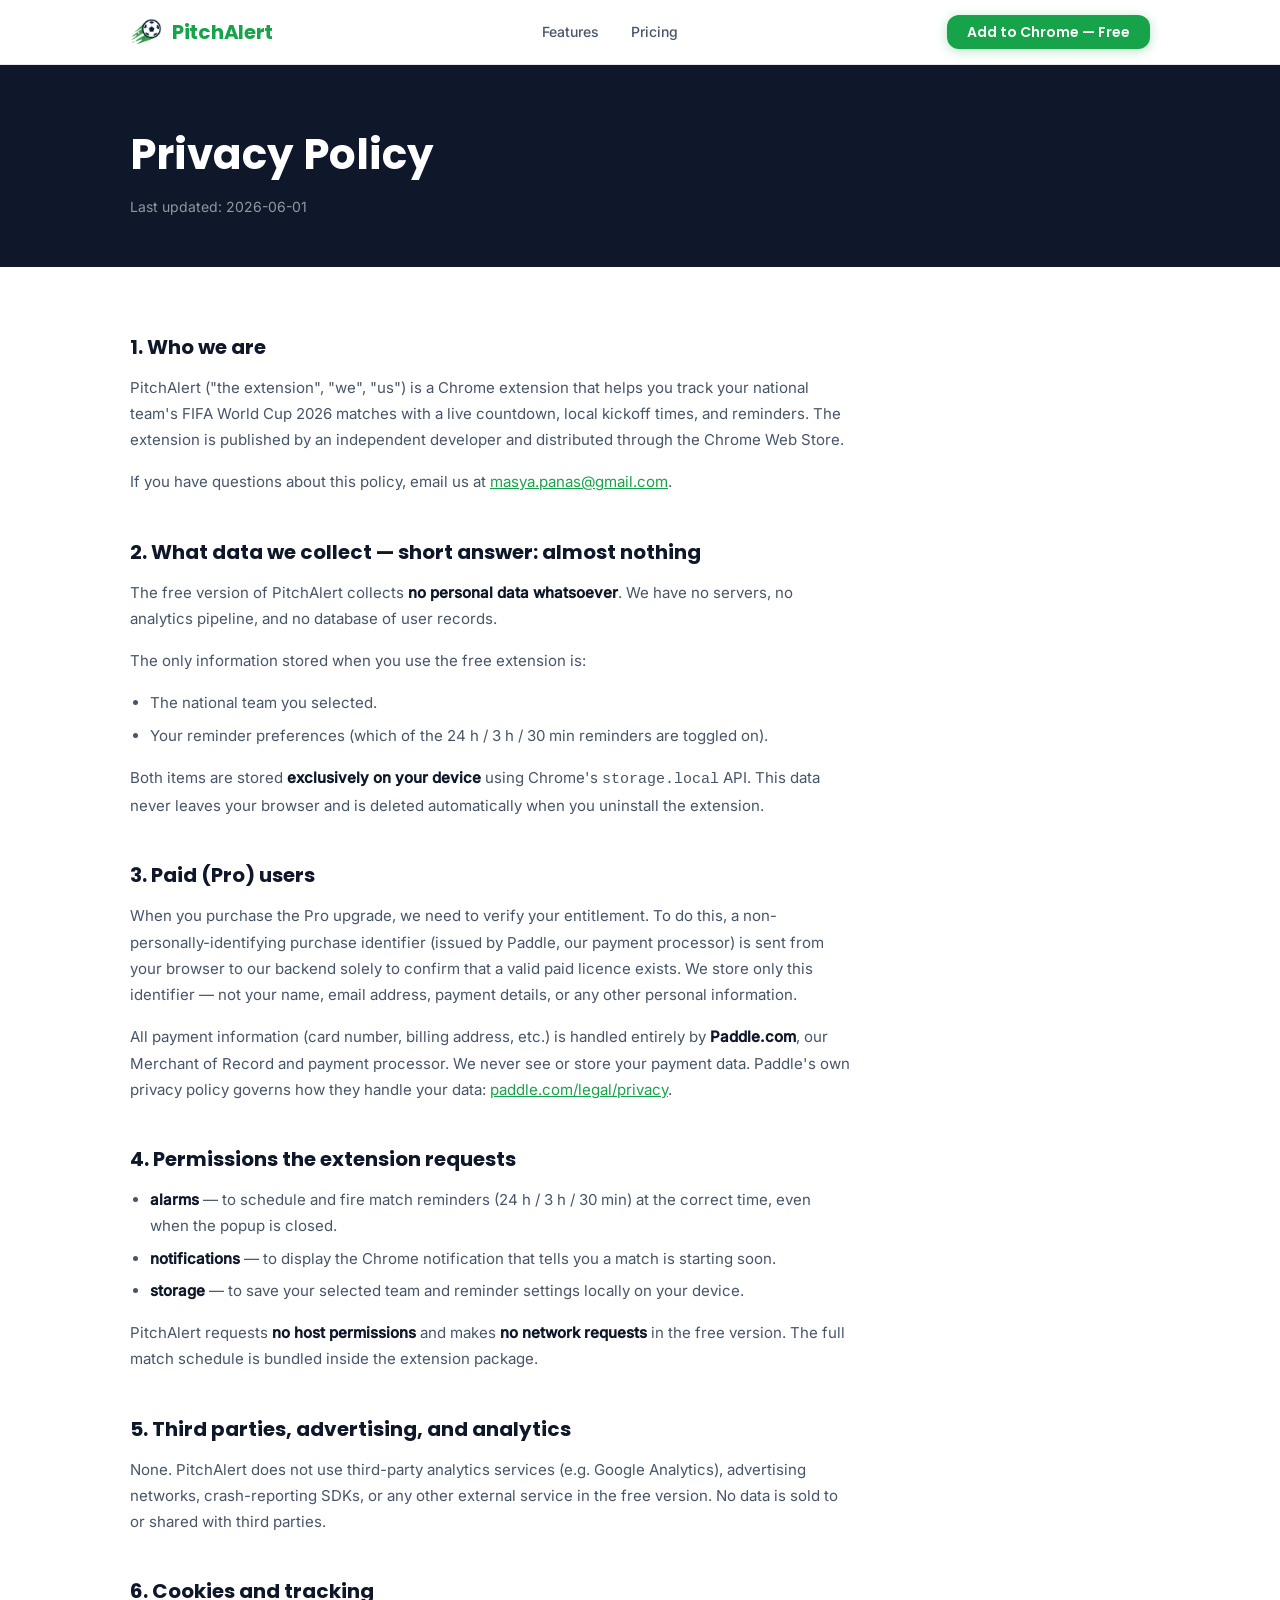
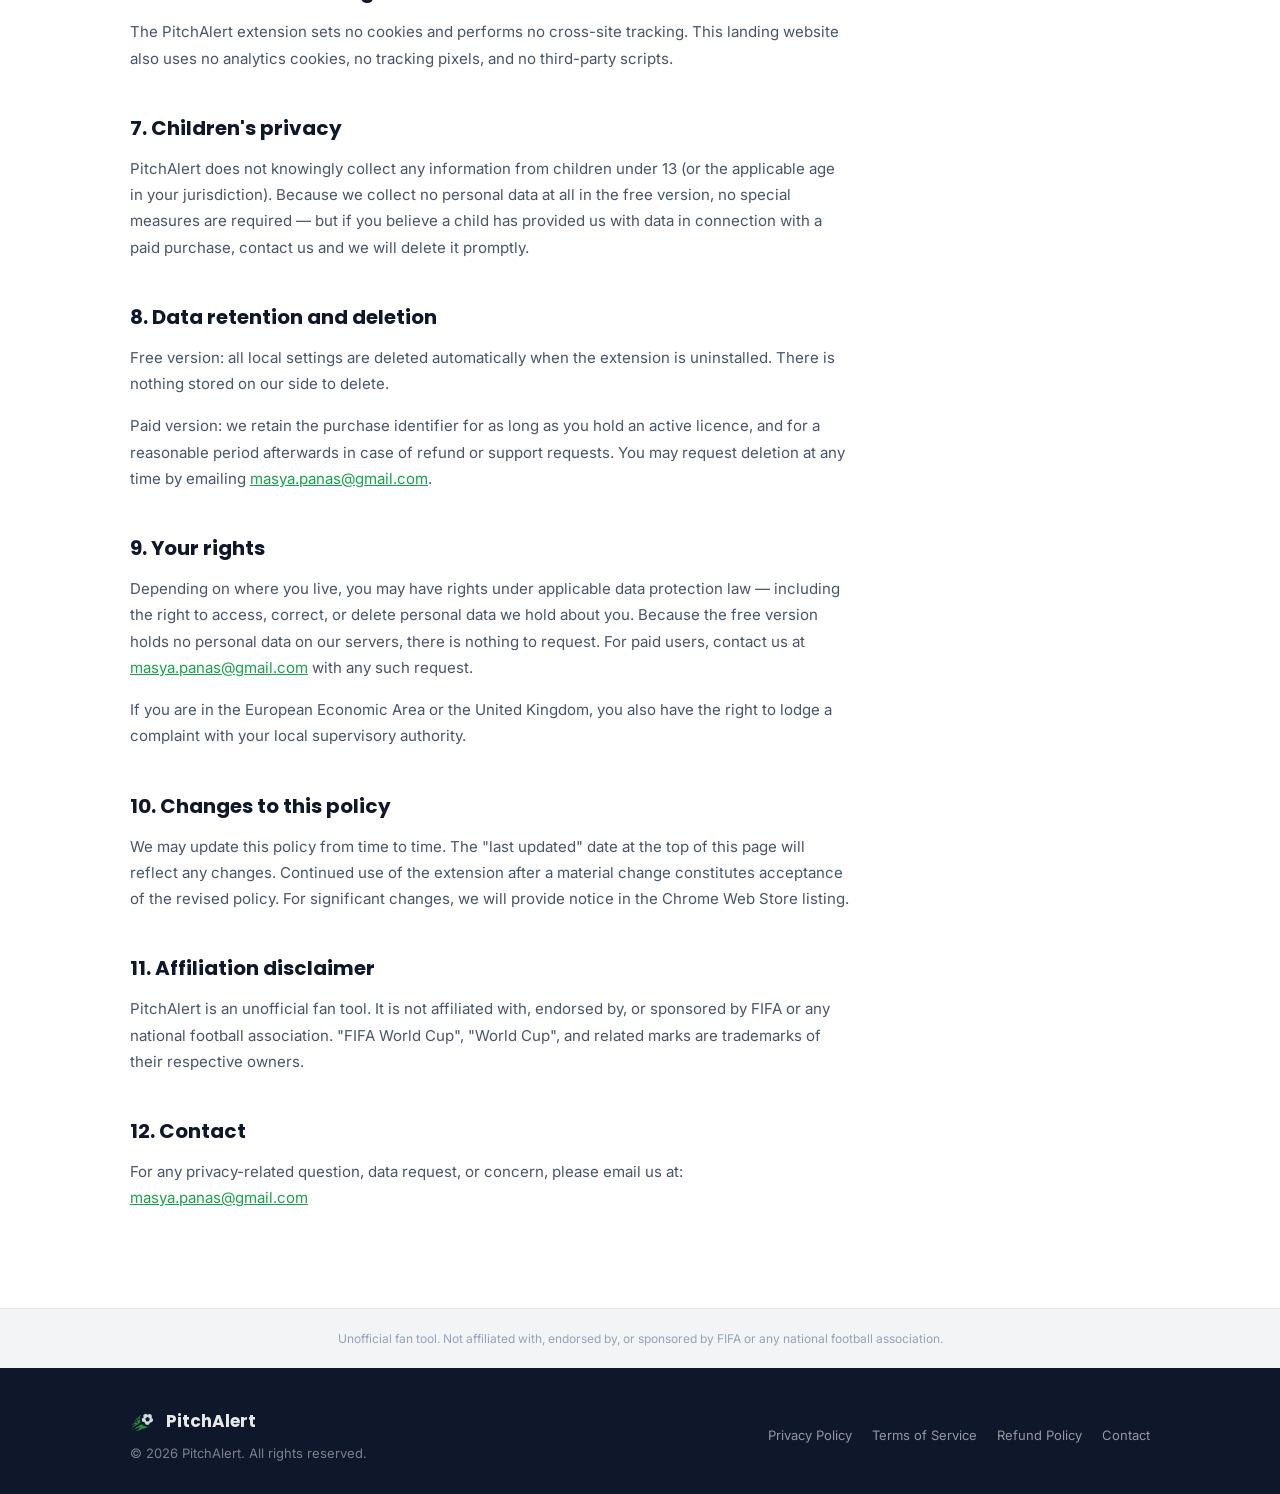
==== privacy.html @ 7feaf1b1 "Initial landing site (PitchAlert)" ====
<!DOCTYPE html>
<html lang="en">
<head>
  <meta charset="UTF-8">
  <meta name="viewport" content="width=device-width, initial-scale=1.0">
  <title>Privacy Policy — PitchAlert</title>
  <meta name="description" content="PitchAlert Privacy Policy. We collect no personal data. Your settings stay on your device.">
  <link rel="icon" type="image/png" href="assets/logo/mark.png">
  <link rel="stylesheet" href="assets/css/style.css">
</head>
<body>

  <header>
    <nav class="site-nav" aria-label="Main navigation">
      <div class="container nav-inner">
        <a href="index.html" class="nav-brand" aria-label="PitchAlert home">
          <img src="assets/logo/mark.png" alt="" class="nav-brand-mark" width="32" height="32">
          <span class="nav-brand-name">PitchAlert</span>
        </a>
        <ul class="nav-links" role="list">
          <li><a href="index.html#features">Features</a></li>
          <li><a href="index.html#pricing">Pricing</a></li>
        </ul>
        <a href="#" class="btn btn-primary btn-sm nav-cta" rel="noopener">
          Add to Chrome — Free
        </a>
      </div>
    </nav>
  </header>

  <main>

    <div class="legal-hero">
      <div class="container">
        <h1>Privacy Policy</h1>
        <p class="legal-updated">Last updated: 2026-06-01</p>
      </div>
    </div>

    <div class="legal-body">
      <div class="container">
        <div class="legal-content">

          <h2>1. Who we are</h2>
          <p>
            PitchAlert ("the extension", "we", "us") is a Chrome extension that helps you track your national team's FIFA World Cup 2026 matches with a live countdown, local kickoff times, and reminders. The extension is published by an independent developer and distributed through the Chrome Web Store.
          </p>
          <p>
            If you have questions about this policy, email us at <a href="mailto:masya.panas@gmail.com">masya.panas@gmail.com</a>.
          </p>

          <h2>2. What data we collect — short answer: almost nothing</h2>
          <p>
            The free version of PitchAlert collects <strong>no personal data whatsoever</strong>. We have no servers, no analytics pipeline, and no database of user records.
          </p>
          <p>
            The only information stored when you use the free extension is:
          </p>
          <ul>
            <li>The national team you selected.</li>
            <li>Your reminder preferences (which of the 24 h / 3 h / 30 min reminders are toggled on).</li>
          </ul>
          <p>
            Both items are stored <strong>exclusively on your device</strong> using Chrome's <code>storage.local</code> API. This data never leaves your browser and is deleted automatically when you uninstall the extension.
          </p>

          <h2>3. Paid (Pro) users</h2>
          <p>
            When you purchase the Pro upgrade, we need to verify your entitlement. To do this, a non-personally-identifying purchase identifier (issued by Paddle, our payment processor) is sent from your browser to our backend solely to confirm that a valid paid licence exists. We store only this identifier — not your name, email address, payment details, or any other personal information.
          </p>
          <p>
            All payment information (card number, billing address, etc.) is handled entirely by <strong>Paddle.com</strong>, our Merchant of Record and payment processor. We never see or store your payment data. Paddle's own privacy policy governs how they handle your data: <a href="https://www.paddle.com/legal/privacy" rel="noopener noreferrer" target="_blank">paddle.com/legal/privacy</a>.
          </p>

          <h2>4. Permissions the extension requests</h2>
          <ul>
            <li><strong>alarms</strong> — to schedule and fire match reminders (24 h / 3 h / 30 min) at the correct time, even when the popup is closed.</li>
            <li><strong>notifications</strong> — to display the Chrome notification that tells you a match is starting soon.</li>
            <li><strong>storage</strong> — to save your selected team and reminder settings locally on your device.</li>
          </ul>
          <p>
            PitchAlert requests <strong>no host permissions</strong> and makes <strong>no network requests</strong> in the free version. The full match schedule is bundled inside the extension package.
          </p>

          <h2>5. Third parties, advertising, and analytics</h2>
          <p>
            None. PitchAlert does not use third-party analytics services (e.g. Google Analytics), advertising networks, crash-reporting SDKs, or any other external service in the free version. No data is sold to or shared with third parties.
          </p>

          <h2>6. Cookies and tracking</h2>
          <p>
            The PitchAlert extension sets no cookies and performs no cross-site tracking. This landing website also uses no analytics cookies, no tracking pixels, and no third-party scripts.
          </p>

          <h2>7. Children's privacy</h2>
          <p>
            PitchAlert does not knowingly collect any information from children under 13 (or the applicable age in your jurisdiction). Because we collect no personal data at all in the free version, no special measures are required — but if you believe a child has provided us with data in connection with a paid purchase, contact us and we will delete it promptly.
          </p>

          <h2>8. Data retention and deletion</h2>
          <p>
            Free version: all local settings are deleted automatically when the extension is uninstalled. There is nothing stored on our side to delete.
          </p>
          <p>
            Paid version: we retain the purchase identifier for as long as you hold an active licence, and for a reasonable period afterwards in case of refund or support requests. You may request deletion at any time by emailing <a href="mailto:masya.panas@gmail.com">masya.panas@gmail.com</a>.
          </p>

          <h2>9. Your rights</h2>
          <p>
            Depending on where you live, you may have rights under applicable data protection law — including the right to access, correct, or delete personal data we hold about you. Because the free version holds no personal data on our servers, there is nothing to request. For paid users, contact us at <a href="mailto:masya.panas@gmail.com">masya.panas@gmail.com</a> with any such request.
          </p>
          <p>
            If you are in the European Economic Area or the United Kingdom, you also have the right to lodge a complaint with your local supervisory authority.
          </p>

          <h2>10. Changes to this policy</h2>
          <p>
            We may update this policy from time to time. The "last updated" date at the top of this page will reflect any changes. Continued use of the extension after a material change constitutes acceptance of the revised policy. For significant changes, we will provide notice in the Chrome Web Store listing.
          </p>

          <h2>11. Affiliation disclaimer</h2>
          <p>
            PitchAlert is an unofficial fan tool. It is not affiliated with, endorsed by, or sponsored by FIFA or any national football association. "FIFA World Cup", "World Cup", and related marks are trademarks of their respective owners.
          </p>

          <h2>12. Contact</h2>
          <p>
            For any privacy-related question, data request, or concern, please email us at:<br>
            <a href="mailto:masya.panas@gmail.com">masya.panas@gmail.com</a>
          </p>

        </div>
      </div>
    </div>

  </main>

  <div class="disclaimer" role="note">
    <div class="container">
      <p>Unofficial fan tool. Not affiliated with, endorsed by, or sponsored by FIFA or any national football association.</p>
    </div>
  </div>

  <footer class="site-footer">
    <div class="container footer-inner">
      <div>
        <div class="footer-brand">
          <img src="assets/logo/mark.png" alt="" class="footer-brand-mark" width="26" height="26">
          <span class="footer-brand-name">PitchAlert</span>
        </div>
        <p class="footer-copy" style="margin-top:8px;">&copy; 2026 PitchAlert. All rights reserved.</p>
      </div>
      <nav class="footer-links" aria-label="Footer links">
        <a href="privacy.html" aria-current="page">Privacy Policy</a>
        <a href="terms.html">Terms of Service</a>
        <a href="refund.html">Refund Policy</a>
        <a href="mailto:masya.panas@gmail.com">Contact</a>
      </nav>
    </div>
  </footer>

</body>
</html>
---- assets/css/style.css ----
/*
 * PitchAlert Landing — style.css
 * Self-contained, no CDN. Mobile-first, responsive.
 * Brand: Poppins headings, Inter body, pitch-green palette.
 */

/* -----------------------------------------------------------------------
   Fonts (@font-face — self-hosted, copied from extension assets)
----------------------------------------------------------------------- */

@font-face {
  font-family: 'Poppins';
  src: url('../fonts/poppins-600.woff2') format('woff2');
  font-weight: 600;
  font-style: normal;
  font-display: swap;
}

@font-face {
  font-family: 'Poppins';
  src: url('../fonts/poppins-700.woff2') format('woff2');
  font-weight: 700;
  font-style: normal;
  font-display: swap;
}

@font-face {
  font-family: 'Inter';
  src: url('../fonts/inter-400.woff2') format('woff2');
  font-weight: 400;
  font-style: normal;
  font-display: swap;
}

@font-face {
  font-family: 'Inter';
  src: url('../fonts/inter-500.woff2') format('woff2');
  font-weight: 500;
  font-style: normal;
  font-display: swap;
}

/* -----------------------------------------------------------------------
   CSS custom properties
----------------------------------------------------------------------- */

:root {
  --color-green:        #16A34A;
  --color-green-deep:   #0F7A3A;
  --color-navy:         #0F172A;
  --color-slate:        #475569;
  --color-mint:         #ECFDF5;
  --color-mint-deep:    #d1fae5;
  --color-mint-accent:  #6EE7B7;
  --color-bg:           #ffffff;
  --color-surface:      #F3F4F6;
  --color-border:       #E5E7EB;
  --color-text:         #0F172A;
  --color-muted:        #475569;
  --color-locked:       #94A3B8;

  --font-heading: 'Poppins', system-ui, -apple-system, sans-serif;
  --font-body:    'Inter',   system-ui, -apple-system, sans-serif;

  --shadow-sm: 0 1px 3px rgba(15, 23, 42, 0.08);
  --shadow-md: 0 4px 12px rgba(15, 23, 42, 0.12);
  --shadow-lg: 0 8px 32px rgba(15, 23, 42, 0.14);

  --radius-sm:  6px;
  --radius-md:  12px;
  --radius-lg:  16px;
  --radius-xl:  24px;

  --max-w: 1100px;
  --section-gap: 96px;
}

/* -----------------------------------------------------------------------
   Reset
----------------------------------------------------------------------- */

*, *::before, *::after { box-sizing: border-box; margin: 0; padding: 0; }

html { scroll-behavior: smooth; }

body {
  font-family: var(--font-body);
  font-size: 16px;
  font-weight: 400;
  line-height: 1.6;
  color: var(--color-text);
  background: var(--color-bg);
  -webkit-font-smoothing: antialiased;
}

img { display: block; max-width: 100%; height: auto; }
a   { color: inherit; text-decoration: none; }
ul  { list-style: none; }

/* -----------------------------------------------------------------------
   Utility
----------------------------------------------------------------------- */

.container {
  width: 100%;
  max-width: var(--max-w);
  margin: 0 auto;
  padding: 0 24px;
}

@media (min-width: 768px) {
  .container { padding: 0 40px; }
}

.sr-only {
  position: absolute;
  width: 1px; height: 1px;
  padding: 0; margin: -1px;
  overflow: hidden;
  clip: rect(0,0,0,0);
  white-space: nowrap;
  border: 0;
}

/* -----------------------------------------------------------------------
   Buttons
----------------------------------------------------------------------- */

.btn {
  display: inline-flex;
  align-items: center;
  justify-content: center;
  gap: 8px;
  padding: 14px 28px;
  border-radius: var(--radius-md);
  font-family: var(--font-heading);
  font-size: 15px;
  font-weight: 600;
  line-height: 1;
  cursor: pointer;
  border: none;
  transition: background 0.18s, color 0.18s, box-shadow 0.18s, transform 0.12s;
  white-space: nowrap;
  text-decoration: none;
}

.btn:active { transform: translateY(1px); }

.btn-primary {
  background: var(--color-green);
  color: #ffffff;
  box-shadow: 0 2px 12px rgba(22, 163, 74, 0.30);
}
.btn-primary:hover {
  background: var(--color-green-deep);
  box-shadow: 0 4px 18px rgba(22, 163, 74, 0.38);
}

.btn-outline {
  background: transparent;
  color: var(--color-green);
  border: 2px solid var(--color-green);
}
.btn-outline:hover {
  background: var(--color-mint);
}

.btn-ghost {
  background: rgba(255,255,255,0.12);
  color: #ffffff;
  border: 1.5px solid rgba(255,255,255,0.30);
}
.btn-ghost:hover {
  background: rgba(255,255,255,0.22);
}

.btn-sm {
  padding: 10px 20px;
  font-size: 14px;
}

/* -----------------------------------------------------------------------
   Nav
----------------------------------------------------------------------- */

.site-nav {
  position: sticky;
  top: 0;
  z-index: 100;
  background: rgba(255,255,255,0.96);
  backdrop-filter: blur(8px);
  -webkit-backdrop-filter: blur(8px);
  border-bottom: 1px solid var(--color-border);
}

.nav-inner {
  display: flex;
  align-items: center;
  justify-content: space-between;
  height: 64px;
  gap: 24px;
}

.nav-brand {
  display: flex;
  align-items: center;
  gap: 10px;
  text-decoration: none;
  flex-shrink: 0;
}

.nav-brand-mark {
  width: 32px;
  height: 32px;
  object-fit: contain;
}

.nav-brand-name {
  font-family: var(--font-heading);
  font-size: 20px;
  font-weight: 700;
  color: var(--color-green);
  letter-spacing: -0.3px;
  line-height: 1;
}

.nav-links {
  display: none;
  align-items: center;
  gap: 32px;
}

@media (min-width: 768px) {
  .nav-links { display: flex; }
}

.nav-links a {
  font-size: 14px;
  font-weight: 500;
  color: var(--color-muted);
  transition: color 0.14s;
}
.nav-links a:hover { color: var(--color-green); }

.nav-cta {
  flex-shrink: 0;
}

/* -----------------------------------------------------------------------
   Hero
----------------------------------------------------------------------- */

.hero {
  background:
    radial-gradient(ellipse at 60% 0%, rgba(22,163,74,0.22) 0%, transparent 60%),
    radial-gradient(ellipse at 0% 100%, rgba(15,23,42,0.10) 0%, transparent 50%),
    linear-gradient(160deg, #0a1f0f 0%, #143c20 40%, #0F172A 100%);
  color: #ffffff;
  padding: 80px 0 72px;
  overflow: hidden;
  position: relative;
}

/* Subtle pitch-line grid behind hero content */
.hero::before {
  content: '';
  position: absolute;
  inset: 0;
  background-image:
    linear-gradient(rgba(255,255,255,0.04) 1px, transparent 1px),
    linear-gradient(90deg, rgba(255,255,255,0.04) 1px, transparent 1px);
  background-size: 60px 60px;
  pointer-events: none;
}

.hero-inner {
  position: relative;
  z-index: 1;
  display: grid;
  grid-template-columns: 1fr;
  gap: 48px;
  align-items: center;
}

@media (min-width: 900px) {
  .hero-inner {
    grid-template-columns: 1fr 1fr;
    gap: 64px;
  }
}

.hero-eyebrow {
  display: inline-flex;
  align-items: center;
  gap: 8px;
  font-size: 12px;
  font-weight: 600;
  text-transform: uppercase;
  letter-spacing: 1.2px;
  color: var(--color-mint-accent);
  background: rgba(110, 231, 183, 0.12);
  border: 1px solid rgba(110, 231, 183, 0.28);
  border-radius: 999px;
  padding: 6px 14px;
  margin-bottom: 20px;
}

.hero-title {
  font-family: var(--font-heading);
  font-size: clamp(32px, 5vw, 54px);
  font-weight: 700;
  line-height: 1.1;
  letter-spacing: -0.5px;
  color: #ffffff;
  margin-bottom: 20px;
}

.hero-title em {
  font-style: normal;
  color: var(--color-mint-accent);
}

.hero-sub {
  font-size: 17px;
  color: rgba(255,255,255,0.78);
  line-height: 1.65;
  margin-bottom: 36px;
  max-width: 480px;
}

.hero-actions {
  display: flex;
  flex-wrap: wrap;
  gap: 12px;
  align-items: center;
}

.hero-proof {
  margin-top: 24px;
  font-size: 13px;
  color: rgba(255,255,255,0.50);
  display: flex;
  align-items: center;
  gap: 6px;
}

.hero-proof-dot {
  width: 4px; height: 4px;
  border-radius: 50%;
  background: rgba(255,255,255,0.30);
  flex-shrink: 0;
}

.hero-visual {
  display: flex;
  justify-content: center;
  align-items: center;
}

.hero-screenshot {
  width: 100%;
  max-width: 540px;
  border-radius: var(--radius-xl);
  box-shadow: 0 24px 64px rgba(0,0,0,0.50), 0 4px 12px rgba(0,0,0,0.30);
}

/* -----------------------------------------------------------------------
   Section base
----------------------------------------------------------------------- */

.section {
  padding: var(--section-gap) 0;
}

.section-alt {
  background: var(--color-surface);
}

.section-header {
  text-align: center;
  margin-bottom: 56px;
}

.section-label {
  display: inline-block;
  font-size: 12px;
  font-weight: 600;
  text-transform: uppercase;
  letter-spacing: 1px;
  color: var(--color-green);
  margin-bottom: 12px;
}

.section-title {
  font-family: var(--font-heading);
  font-size: clamp(26px, 3.5vw, 40px);
  font-weight: 700;
  color: var(--color-text);
  line-height: 1.15;
  letter-spacing: -0.3px;
  margin-bottom: 14px;
}

.section-sub {
  font-size: 17px;
  color: var(--color-muted);
  max-width: 560px;
  margin: 0 auto;
  line-height: 1.65;
}

/* -----------------------------------------------------------------------
   Features grid
----------------------------------------------------------------------- */

.features-grid {
  display: grid;
  grid-template-columns: 1fr;
  gap: 24px;
}

@media (min-width: 600px) {
  .features-grid { grid-template-columns: 1fr 1fr; }
}

@media (min-width: 900px) {
  .features-grid { grid-template-columns: repeat(3, 1fr); }
}

.feature-card {
  background: var(--color-bg);
  border: 1px solid var(--color-border);
  border-radius: var(--radius-lg);
  padding: 28px 24px;
  box-shadow: var(--shadow-sm);
  transition: box-shadow 0.18s, transform 0.18s, border-color 0.18s;
}

.feature-card:hover {
  box-shadow: var(--shadow-lg);
  border-color: rgba(22,163,74,0.25);
  transform: translateY(-2px);
}

.feature-icon {
  width: 44px;
  height: 44px;
  border-radius: 10px;
  background: var(--color-mint);
  display: flex;
  align-items: center;
  justify-content: center;
  margin-bottom: 16px;
  flex-shrink: 0;
}

.feature-icon svg {
  width: 22px;
  height: 22px;
  stroke: var(--color-green);
  fill: none;
  stroke-width: 2;
  stroke-linecap: round;
  stroke-linejoin: round;
}

.feature-title {
  font-family: var(--font-heading);
  font-size: 16px;
  font-weight: 600;
  color: var(--color-text);
  margin-bottom: 8px;
}

.feature-desc {
  font-size: 14px;
  color: var(--color-muted);
  line-height: 1.6;
}

/* -----------------------------------------------------------------------
   Screenshots strip
----------------------------------------------------------------------- */

.screenshots-strip {
  display: grid;
  grid-template-columns: 1fr;
  gap: 24px;
  margin-top: 56px;
}

@media (min-width: 768px) {
  .screenshots-strip { grid-template-columns: 1fr 1fr; }
}

@media (min-width: 1000px) {
  .screenshots-strip { grid-template-columns: repeat(3, 1fr); }
}

.screenshot-item {
  border-radius: var(--radius-lg);
  overflow: hidden;
  box-shadow: var(--shadow-md);
  border: 1px solid var(--color-border);
  transition: box-shadow 0.18s, transform 0.18s;
}

.screenshot-item:hover {
  box-shadow: var(--shadow-lg);
  transform: translateY(-3px);
}

.screenshot-item img {
  width: 100%;
  aspect-ratio: 16 / 10;
  object-fit: cover;
  object-position: top center;
}

/* -----------------------------------------------------------------------
   Pricing
----------------------------------------------------------------------- */

.pricing-grid {
  display: grid;
  grid-template-columns: 1fr;
  gap: 24px;
  max-width: 800px;
  margin: 0 auto;
}

@media (min-width: 640px) {
  .pricing-grid { grid-template-columns: 1fr 1fr; }
}

.pricing-card {
  background: var(--color-bg);
  border: 1.5px solid var(--color-border);
  border-radius: var(--radius-xl);
  padding: 36px 32px;
  display: flex;
  flex-direction: column;
  box-shadow: var(--shadow-sm);
}

.pricing-card--pro {
  border-color: var(--color-green);
  box-shadow: 0 0 0 3px rgba(22,163,74,0.08), var(--shadow-md);
  position: relative;
  overflow: hidden;
}

.pricing-badge {
  position: absolute;
  top: 20px;
  right: -32px;
  background: var(--color-green);
  color: #ffffff;
  font-size: 11px;
  font-weight: 700;
  text-transform: uppercase;
  letter-spacing: 0.8px;
  padding: 4px 40px;
  transform: rotate(40deg);
}

.pricing-plan-name {
  font-family: var(--font-heading);
  font-size: 13px;
  font-weight: 600;
  text-transform: uppercase;
  letter-spacing: 0.8px;
  color: var(--color-muted);
  margin-bottom: 8px;
}

.pricing-price {
  font-family: var(--font-heading);
  font-size: 42px;
  font-weight: 700;
  color: var(--color-text);
  line-height: 1;
  margin-bottom: 4px;
}

.pricing-price sup {
  font-size: 22px;
  font-weight: 600;
  vertical-align: super;
  line-height: 0;
}

.pricing-price-note {
  font-size: 13px;
  color: var(--color-muted);
  margin-bottom: 24px;
}

.pricing-divider {
  border: none;
  border-top: 1px solid var(--color-border);
  margin: 20px 0;
}

.pricing-features {
  display: flex;
  flex-direction: column;
  gap: 12px;
  flex: 1;
  margin-bottom: 28px;
}

.pricing-feature {
  display: flex;
  align-items: flex-start;
  gap: 10px;
  font-size: 14px;
  color: var(--color-text);
  line-height: 1.45;
}

.pricing-feature-icon {
  width: 18px;
  height: 18px;
  flex-shrink: 0;
  margin-top: 2px;
}

.pricing-feature-icon--check {
  color: var(--color-green);
}

.pricing-coming-soon {
  display: inline-block;
  font-size: 11px;
  font-weight: 600;
  color: var(--color-green-deep);
  background: var(--color-mint);
  border-radius: 4px;
  padding: 2px 6px;
  margin-left: 6px;
  white-space: nowrap;
  vertical-align: middle;
}

/* -----------------------------------------------------------------------
   FAQ
----------------------------------------------------------------------- */

.faq-list {
  max-width: 680px;
  margin: 0 auto;
  display: flex;
  flex-direction: column;
  gap: 0;
}

.faq-item {
  border-bottom: 1px solid var(--color-border);
}

.faq-item:first-child {
  border-top: 1px solid var(--color-border);
}

.faq-question {
  width: 100%;
  background: none;
  border: none;
  text-align: left;
  padding: 20px 0;
  display: flex;
  align-items: center;
  justify-content: space-between;
  gap: 16px;
  cursor: pointer;
  font-family: var(--font-heading);
  font-size: 16px;
  font-weight: 600;
  color: var(--color-text);
  transition: color 0.14s;
}

.faq-question:hover { color: var(--color-green); }

.faq-chevron {
  width: 20px;
  height: 20px;
  flex-shrink: 0;
  color: var(--color-muted);
  transition: transform 0.22s;
}

.faq-item.open .faq-chevron {
  transform: rotate(180deg);
}

.faq-answer {
  overflow: hidden;
  max-height: 0;
  transition: max-height 0.28s ease, padding 0.22s;
}

.faq-item.open .faq-answer {
  max-height: 400px;
}

.faq-answer-inner {
  padding-bottom: 20px;
  font-size: 15px;
  color: var(--color-muted);
  line-height: 1.7;
}

/* -----------------------------------------------------------------------
   Disclaimer
----------------------------------------------------------------------- */

.disclaimer {
  background: var(--color-surface);
  border-top: 1px solid var(--color-border);
  padding: 20px 0;
  text-align: center;
}

.disclaimer p {
  font-size: 12px;
  color: var(--color-locked);
  line-height: 1.6;
  max-width: 680px;
  margin: 0 auto;
}

/* -----------------------------------------------------------------------
   Footer
----------------------------------------------------------------------- */

.site-footer {
  background: var(--color-navy);
  color: rgba(255,255,255,0.60);
  padding: 40px 0 32px;
}

.footer-inner {
  display: flex;
  flex-direction: column;
  gap: 24px;
}

@media (min-width: 640px) {
  .footer-inner {
    flex-direction: row;
    align-items: center;
    justify-content: space-between;
  }
}

.footer-brand {
  display: flex;
  align-items: center;
  gap: 10px;
}

.footer-brand-mark {
  width: 26px;
  height: 26px;
  object-fit: contain;
  opacity: 0.85;
}

.footer-brand-name {
  font-family: var(--font-heading);
  font-size: 17px;
  font-weight: 700;
  color: rgba(255,255,255,0.90);
}

.footer-copy {
  font-size: 13px;
  color: rgba(255,255,255,0.45);
}

.footer-links {
  display: flex;
  flex-wrap: wrap;
  gap: 20px;
  align-items: center;
}

.footer-links a {
  font-size: 13px;
  color: rgba(255,255,255,0.55);
  text-decoration: none;
  transition: color 0.14s;
}

.footer-links a:hover {
  color: var(--color-mint-accent);
}

/* -----------------------------------------------------------------------
   Legal pages (privacy, terms, refund)
----------------------------------------------------------------------- */

.legal-hero {
  background: var(--color-navy);
  color: #ffffff;
  padding: 56px 0 48px;
}

.legal-hero h1 {
  font-family: var(--font-heading);
  font-size: clamp(28px, 4vw, 42px);
  font-weight: 700;
  margin-bottom: 8px;
}

.legal-hero .legal-updated {
  font-size: 14px;
  color: rgba(255,255,255,0.55);
}

.legal-body {
  padding: 64px 0 80px;
}

.legal-content {
  max-width: 720px;
}

.legal-content h2 {
  font-family: var(--font-heading);
  font-size: 20px;
  font-weight: 700;
  color: var(--color-text);
  margin: 40px 0 12px;
}

.legal-content h2:first-child {
  margin-top: 0;
}

.legal-content p {
  font-size: 15px;
  color: var(--color-muted);
  line-height: 1.75;
  margin-bottom: 16px;
}

.legal-content ul {
  list-style: disc;
  padding-left: 20px;
  margin-bottom: 16px;
}

.legal-content ul li {
  font-size: 15px;
  color: var(--color-muted);
  line-height: 1.75;
  margin-bottom: 6px;
}

.legal-content a {
  color: var(--color-green);
  text-decoration: underline;
}

.legal-content a:hover {
  color: var(--color-green-deep);
}

.legal-content strong {
  color: var(--color-text);
  font-weight: 600;
}

/* -----------------------------------------------------------------------
   Responsive misc
----------------------------------------------------------------------- */

@media (max-width: 599px) {
  .hero-actions .btn { width: 100%; justify-content: center; }
  .pricing-card { padding: 28px 20px; }
}
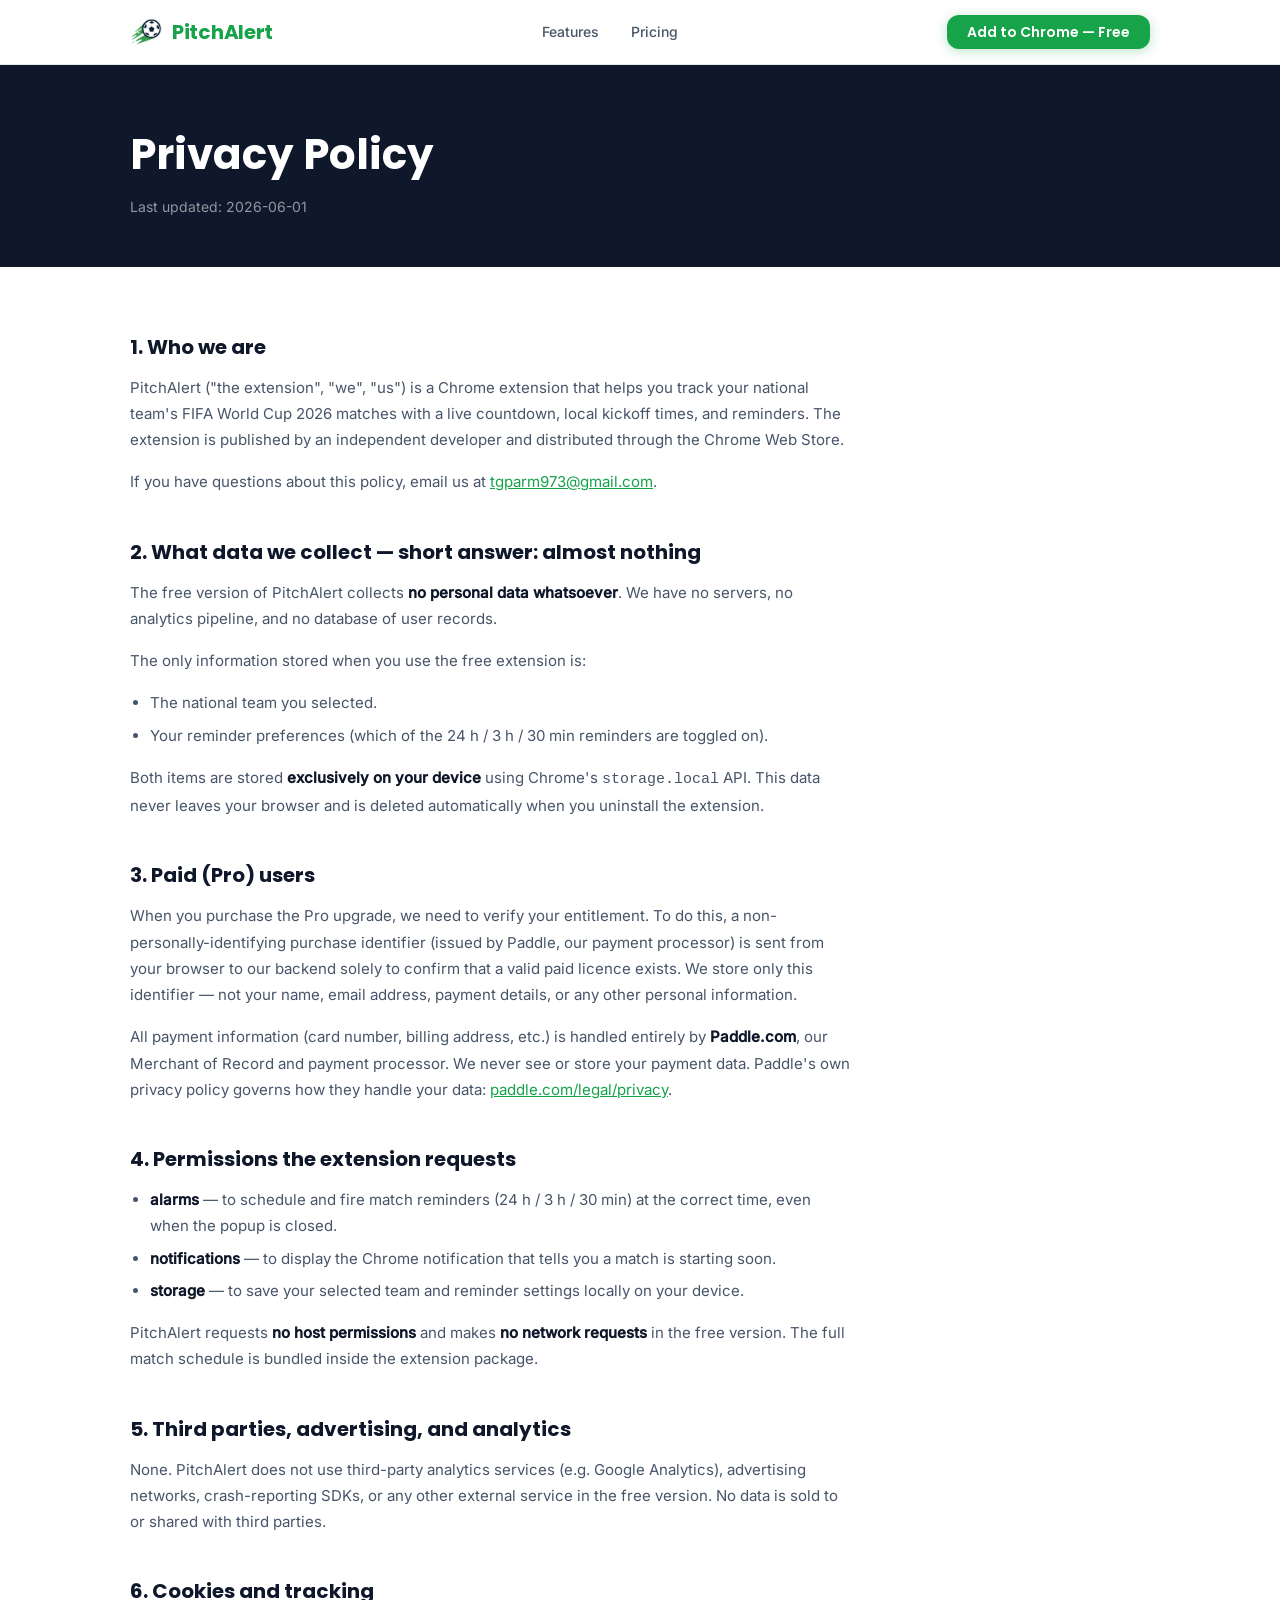
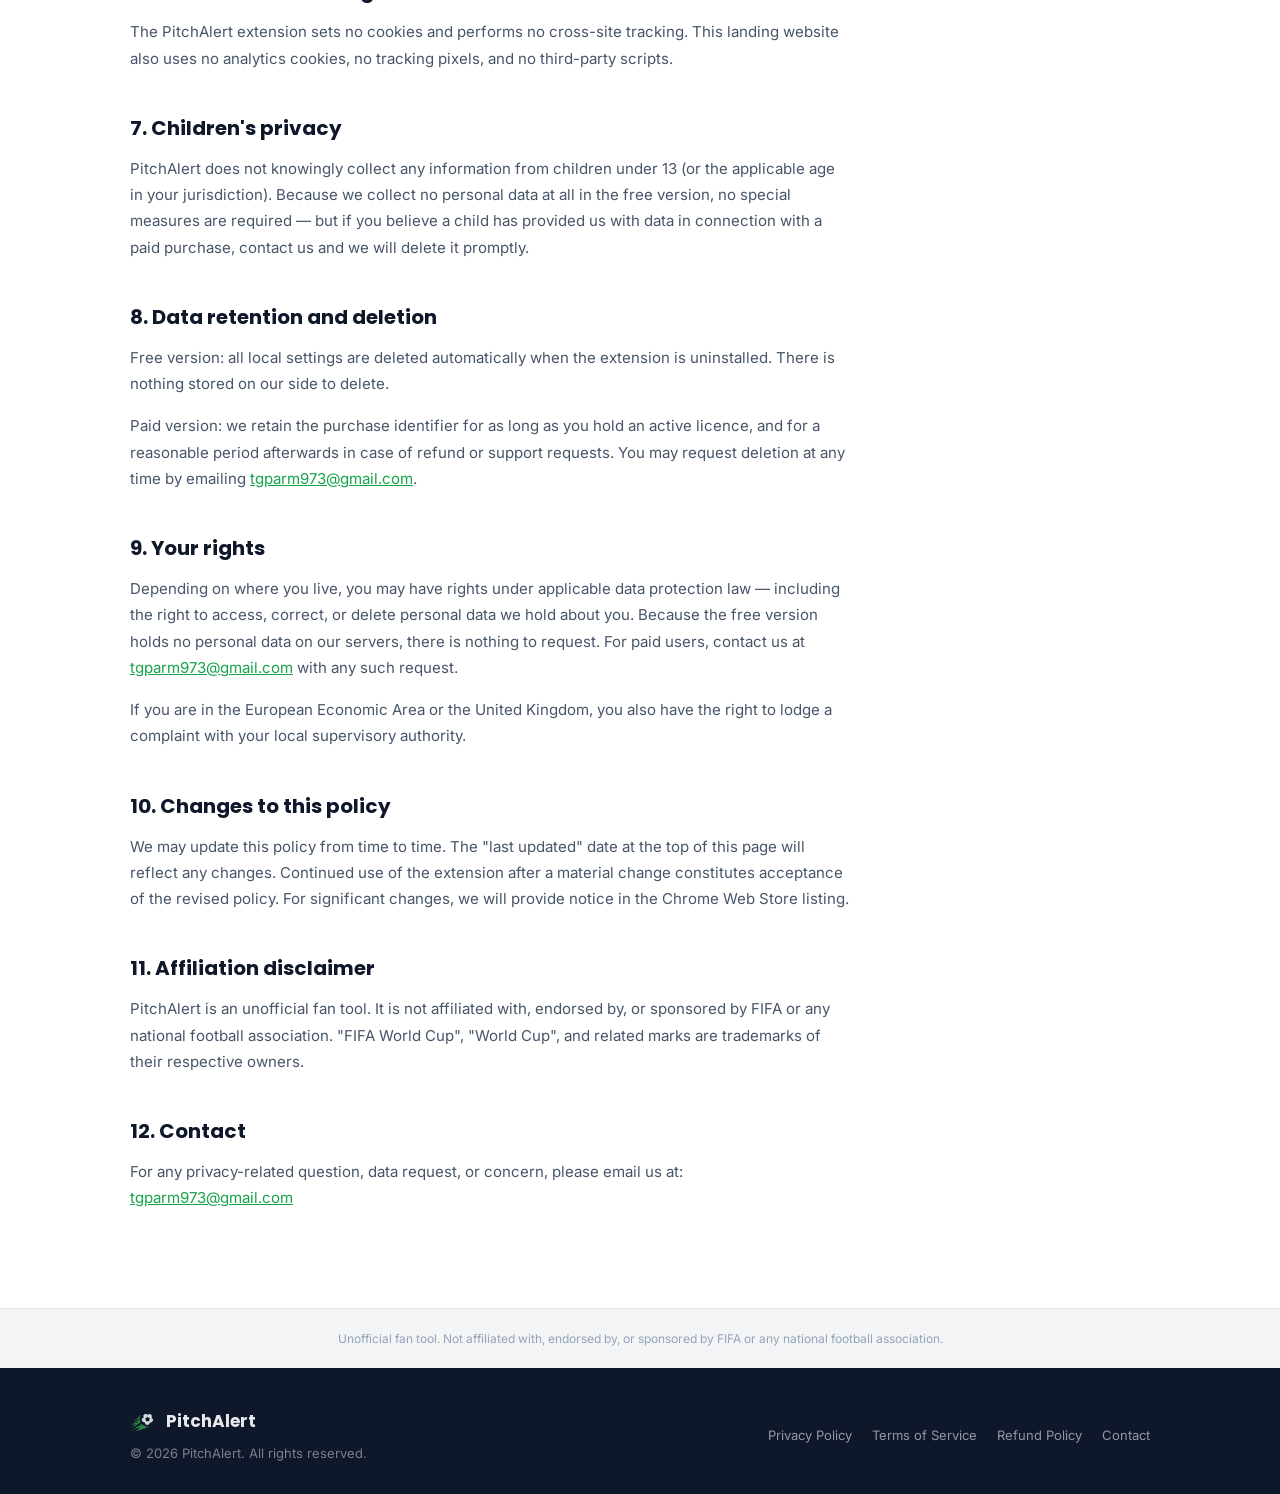
==== commit f7bafcd6: "Update contact email to tgparm973@gmail.com across all pages" ====
--- a/privacy.html
+++ b/privacy.html
@@ -46,7 +46,7 @@
             PitchAlert ("the extension", "we", "us") is a Chrome extension that helps you track your national team's FIFA World Cup 2026 matches with a live countdown, local kickoff times, and reminders. The extension is published by an independent developer and distributed through the Chrome Web Store.
           </p>
           <p>
-            If you have questions about this policy, email us at <a href="mailto:masya.panas@gmail.com">masya.panas@gmail.com</a>.
+            If you have questions about this policy, email us at <a href="mailto:tgparm973@gmail.com">tgparm973@gmail.com</a>.
           </p>
 
           <h2>2. What data we collect — short answer: almost nothing</h2>
@@ -102,12 +102,12 @@
             Free version: all local settings are deleted automatically when the extension is uninstalled. There is nothing stored on our side to delete.
           </p>
           <p>
-            Paid version: we retain the purchase identifier for as long as you hold an active licence, and for a reasonable period afterwards in case of refund or support requests. You may request deletion at any time by emailing <a href="mailto:masya.panas@gmail.com">masya.panas@gmail.com</a>.
+            Paid version: we retain the purchase identifier for as long as you hold an active licence, and for a reasonable period afterwards in case of refund or support requests. You may request deletion at any time by emailing <a href="mailto:tgparm973@gmail.com">tgparm973@gmail.com</a>.
           </p>
 
           <h2>9. Your rights</h2>
           <p>
-            Depending on where you live, you may have rights under applicable data protection law — including the right to access, correct, or delete personal data we hold about you. Because the free version holds no personal data on our servers, there is nothing to request. For paid users, contact us at <a href="mailto:masya.panas@gmail.com">masya.panas@gmail.com</a> with any such request.
+            Depending on where you live, you may have rights under applicable data protection law — including the right to access, correct, or delete personal data we hold about you. Because the free version holds no personal data on our servers, there is nothing to request. For paid users, contact us at <a href="mailto:tgparm973@gmail.com">tgparm973@gmail.com</a> with any such request.
           </p>
           <p>
             If you are in the European Economic Area or the United Kingdom, you also have the right to lodge a complaint with your local supervisory authority.
@@ -126,7 +126,7 @@
           <h2>12. Contact</h2>
           <p>
             For any privacy-related question, data request, or concern, please email us at:<br>
-            <a href="mailto:masya.panas@gmail.com">masya.panas@gmail.com</a>
+            <a href="mailto:tgparm973@gmail.com">tgparm973@gmail.com</a>
           </p>
 
         </div>
@@ -154,7 +154,7 @@
         <a href="privacy.html" aria-current="page">Privacy Policy</a>
         <a href="terms.html">Terms of Service</a>
         <a href="refund.html">Refund Policy</a>
-        <a href="mailto:masya.panas@gmail.com">Contact</a>
+        <a href="mailto:tgparm973@gmail.com">Contact</a>
       </nav>
     </div>
   </footer>
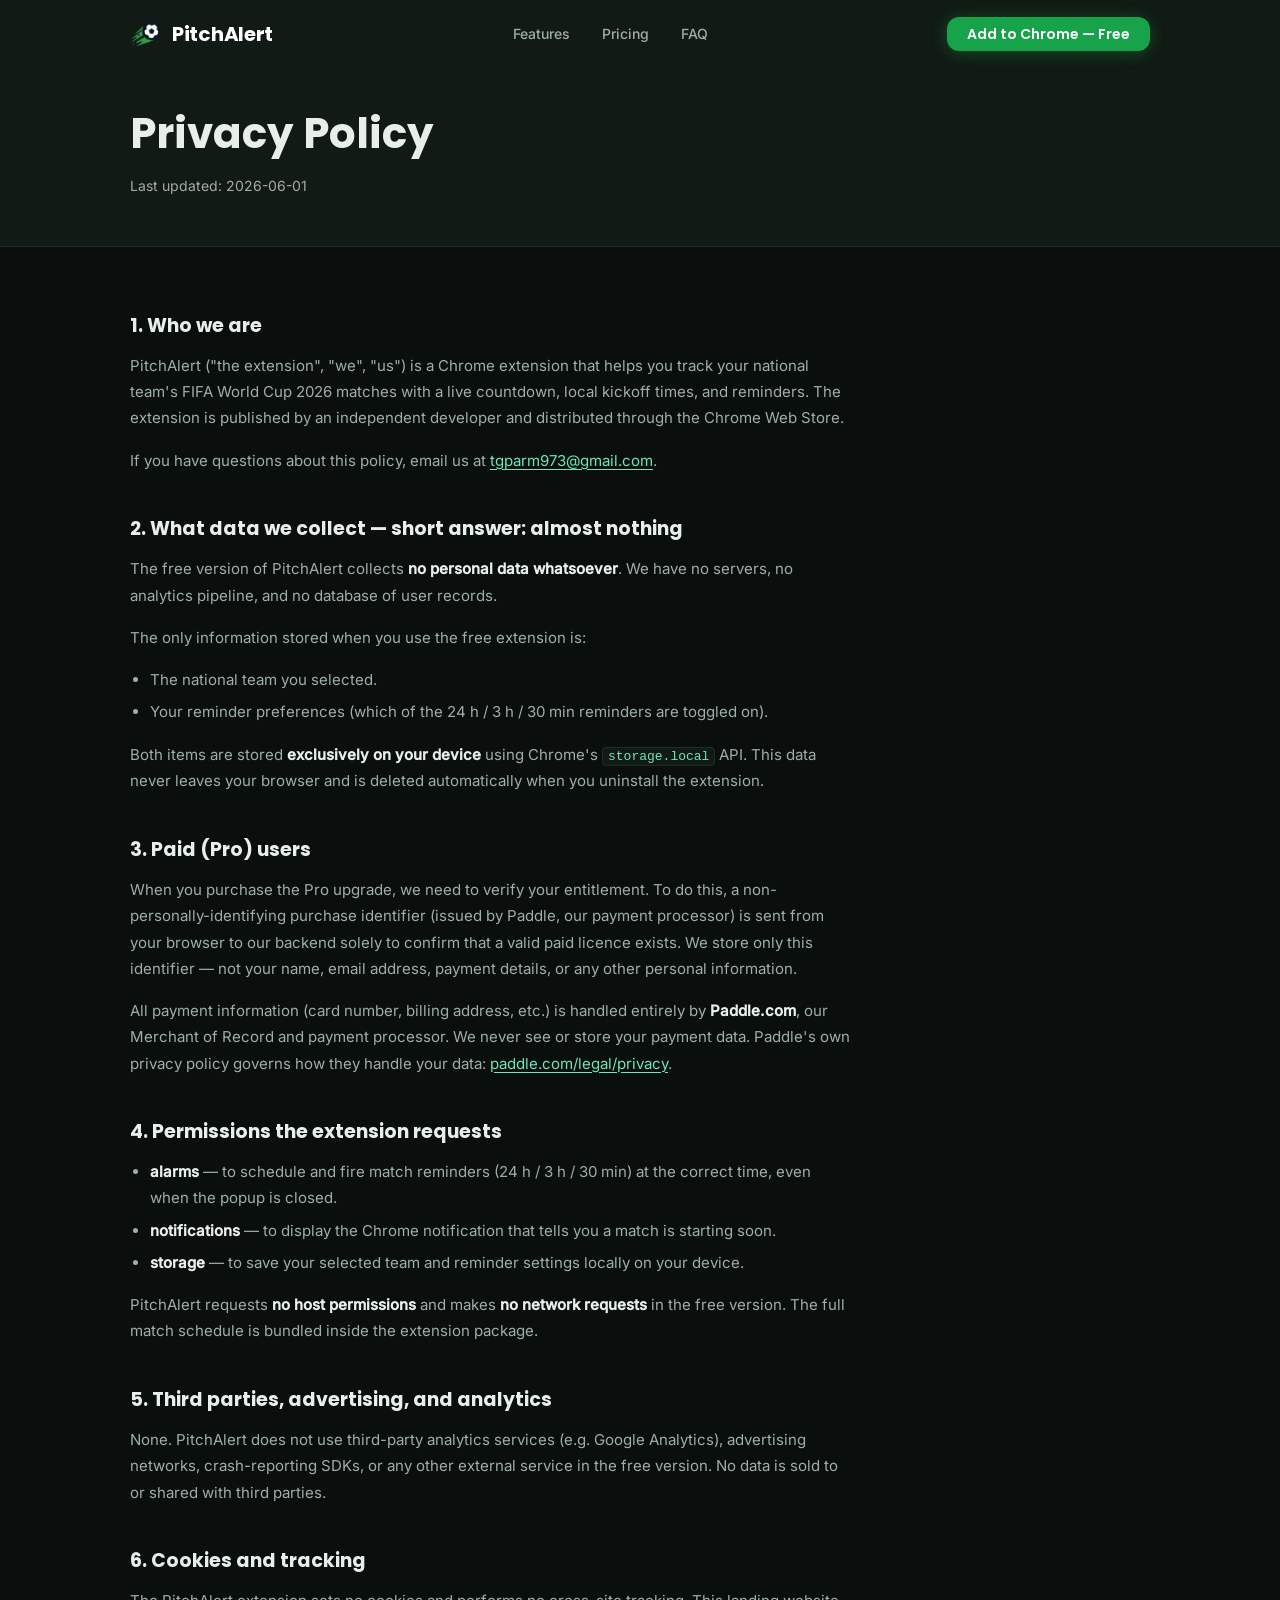
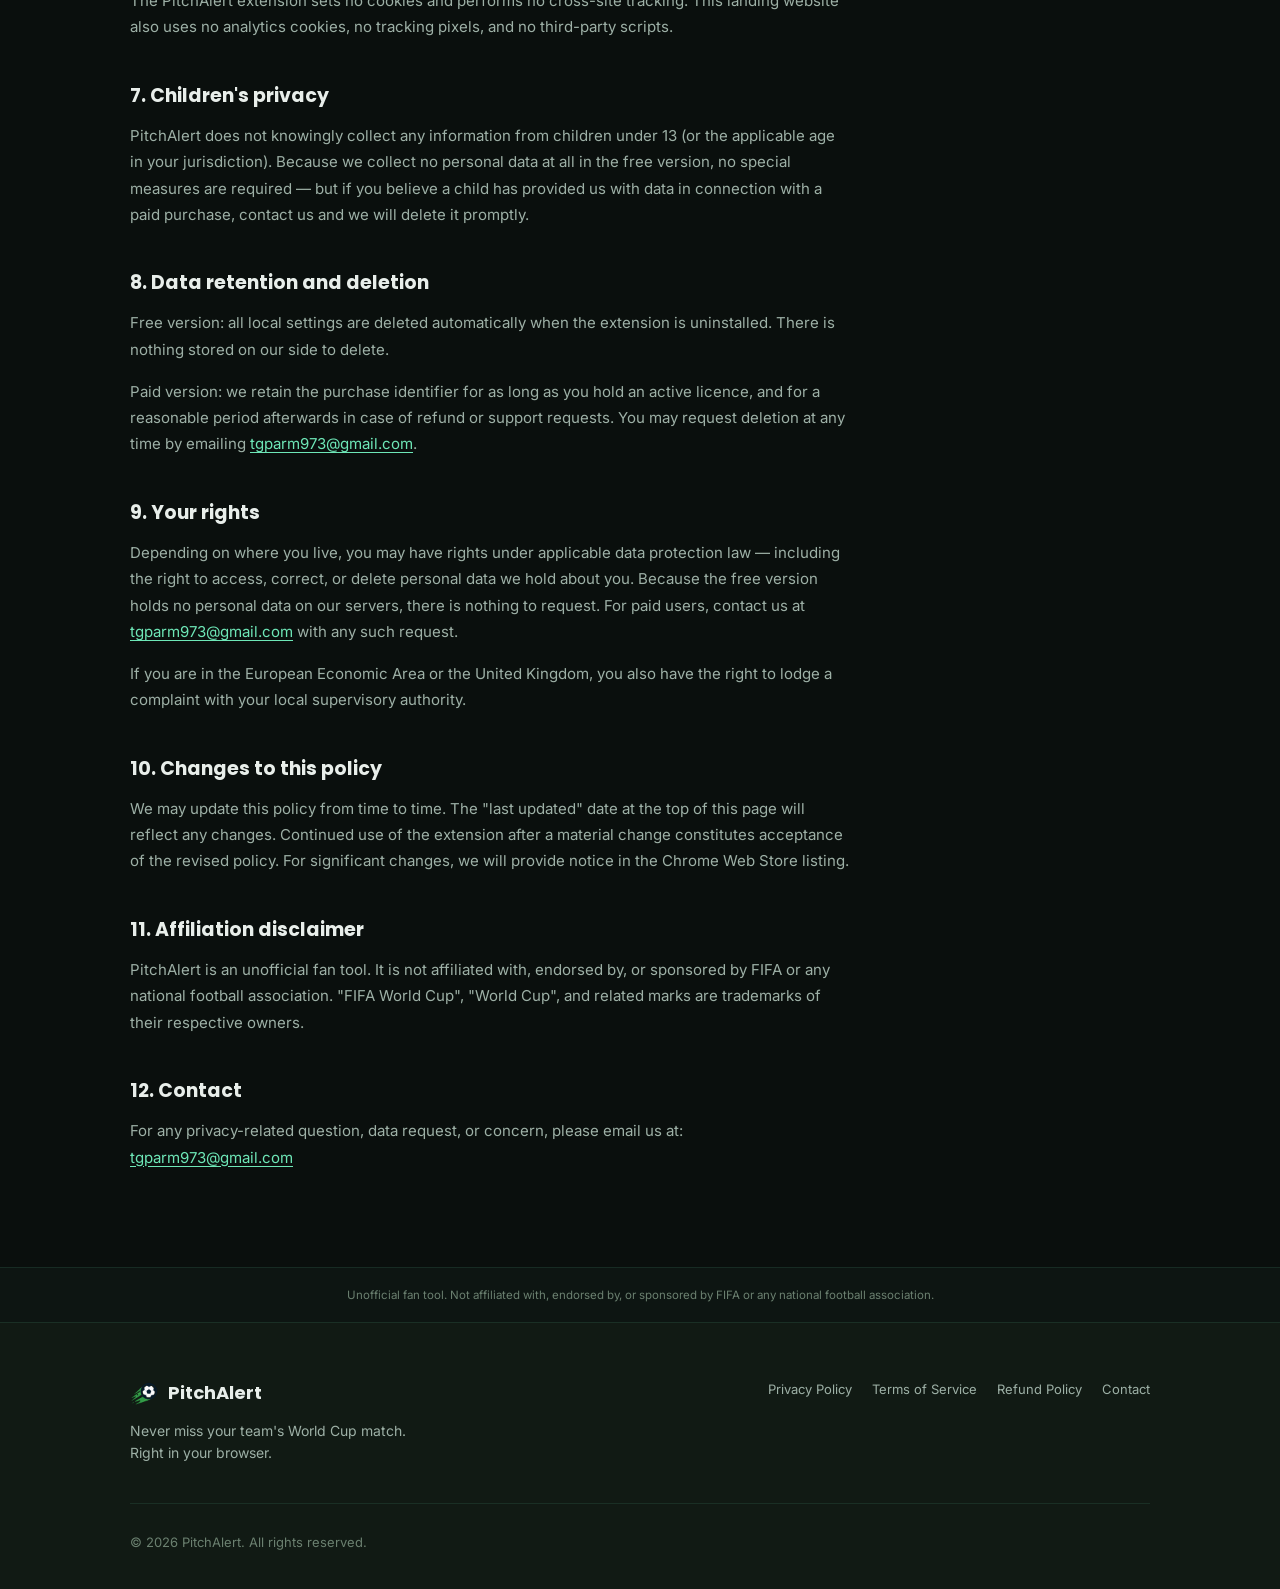
==== commit 25602c8e: "Dark redesign + real stadium bg & optimized hero image" ====
--- a/privacy.html
+++ b/privacy.html
@@ -20,9 +20,15 @@
         <ul class="nav-links" role="list">
           <li><a href="index.html#features">Features</a></li>
           <li><a href="index.html#pricing">Pricing</a></li>
+          <li><a href="index.html#faq">FAQ</a></li>
         </ul>
-        <a href="#" class="btn btn-primary btn-sm nav-cta" rel="noopener">
-          Add to Chrome — Free
+        <a
+          href="https://chromewebstore.google.com/detail/bgmcmmhmpmnfkdcknpfgkmeljocdfhgc"
+          class="btn btn-primary btn-sm nav-cta"
+          rel="noopener noreferrer"
+          target="_blank"
+        >
+          Add to Chrome &mdash; Free
         </a>
       </div>
     </nav>
@@ -141,23 +147,31 @@
     </div>
   </div>
 
-  <footer class="site-footer">
-    <div class="container footer-inner">
-      <div>
-        <div class="footer-brand">
-          <img src="assets/logo/mark.png" alt="" class="footer-brand-mark" width="26" height="26">
-          <span class="footer-brand-name">PitchAlert</span>
+  <footer class="site-footer" aria-label="Site footer">
+    <div class="container">
+      <div class="footer-top">
+        <div class="footer-brand-col">
+          <div class="footer-brand">
+            <img src="assets/logo/mark.png" alt="" class="footer-brand-mark" width="28" height="28">
+            <span class="footer-brand-name">PitchAlert</span>
+          </div>
+          <p class="footer-tagline">Never miss your team's World Cup match. Right in your browser.</p>
         </div>
-        <p class="footer-copy" style="margin-top:8px;">&copy; 2026 PitchAlert. All rights reserved.</p>
+        <div class="footer-links-col">
+          <nav class="footer-links" aria-label="Footer links">
+            <a href="privacy.html" aria-current="page">Privacy Policy</a>
+            <a href="terms.html">Terms of Service</a>
+            <a href="refund.html">Refund Policy</a>
+            <a href="mailto:tgparm973@gmail.com">Contact</a>
+          </nav>
+        </div>
       </div>
-      <nav class="footer-links" aria-label="Footer links">
-        <a href="privacy.html" aria-current="page">Privacy Policy</a>
-        <a href="terms.html">Terms of Service</a>
-        <a href="refund.html">Refund Policy</a>
-        <a href="mailto:tgparm973@gmail.com">Contact</a>
-      </nav>
+      <div class="footer-bottom">
+        <p class="footer-copy">&copy; 2026 PitchAlert. All rights reserved.</p>
+      </div>
     </div>
   </footer>
 
+  <script src="assets/js/nav.js"></script>
 </body>
 </html>
--- a/assets/css/style.css
+++ b/assets/css/style.css
@@ -1,11 +1,12 @@
 /*
  * PitchAlert Landing — style.css
- * Self-contained, no CDN. Mobile-first, responsive.
- * Brand: Poppins headings, Inter body, pitch-green palette.
+ * Dark, premium theme. Mobile-first, responsive.
+ * Brand: Poppins headings, Inter body, dark green palette.
+ * Self-contained — no CDN, no trackers.
  */
 
 /* -----------------------------------------------------------------------
-   Fonts (@font-face — self-hosted, copied from extension assets)
+   Fonts (@font-face — self-hosted)
 ----------------------------------------------------------------------- */
 
 @font-face {
@@ -41,38 +42,72 @@
 }
 
 /* -----------------------------------------------------------------------
-   CSS custom properties
+   CSS custom properties — dark premium palette
 ----------------------------------------------------------------------- */
 
 :root {
+  /* Brand greens */
   --color-green:        #16A34A;
   --color-green-deep:   #0F7A3A;
-  --color-navy:         #0F172A;
-  --color-slate:        #475569;
-  --color-mint:         #ECFDF5;
-  --color-mint-deep:    #d1fae5;
+  --color-green-glow:   rgba(22, 163, 74, 0.35);
   --color-mint-accent:  #6EE7B7;
-  --color-bg:           #ffffff;
-  --color-surface:      #F3F4F6;
-  --color-border:       #E5E7EB;
-  --color-text:         #0F172A;
-  --color-muted:        #475569;
-  --color-locked:       #94A3B8;
-
+
+  /* Dark backgrounds */
+  --color-bg:           #0A0F0D;
+  --color-bg-2:         #0D1512;
+  --color-surface:      #111A14;
+  --color-surface-2:    #162019;
+  --color-card:         #131D16;
+  --color-card-hover:   #192618;
+
+  /* Borders */
+  --color-border:       rgba(110, 231, 183, 0.10);
+  --color-border-mid:   rgba(110, 231, 183, 0.18);
+
+  /* Text */
+  --color-text:         #E8EEEA;
+  --color-text-muted:   #9DB0A6;
+  --color-text-dim:     #6B8070;
+
+  /* Legacy aliases kept for legal-page reuse */
+  --color-navy:         #0A0F0D;
+  --color-muted:        #9DB0A6;
+  --color-locked:       #6B8070;
+  --color-mint:         rgba(110, 231, 183, 0.08);
+  --color-mint-deep:    rgba(110, 231, 183, 0.15);
+
+  /* Fonts */
   --font-heading: 'Poppins', system-ui, -apple-system, sans-serif;
   --font-body:    'Inter',   system-ui, -apple-system, sans-serif;
 
-  --shadow-sm: 0 1px 3px rgba(15, 23, 42, 0.08);
-  --shadow-md: 0 4px 12px rgba(15, 23, 42, 0.12);
-  --shadow-lg: 0 8px 32px rgba(15, 23, 42, 0.14);
-
+  /* Shadows */
+  --shadow-sm:  0 1px 4px rgba(0, 0, 0, 0.45);
+  --shadow-md:  0 4px 16px rgba(0, 0, 0, 0.55);
+  --shadow-lg:  0 10px 40px rgba(0, 0, 0, 0.65);
+  --shadow-green: 0 0 32px rgba(22, 163, 74, 0.25), 0 8px 32px rgba(0, 0, 0, 0.60);
+
+  /* Radii */
   --radius-sm:  6px;
   --radius-md:  12px;
   --radius-lg:  16px;
   --radius-xl:  24px;
 
+  /* Layout */
   --max-w: 1100px;
   --section-gap: 96px;
+
+  /* ----------------------------------------------------------------
+     STADIUM BACKGROUND — swap to a real photo in ONE line:
+     Change the value of --stadium-bg from the gradient below to:
+       url('../stadium.jpg') center/cover no-repeat
+
+     The .hero-bg and other sections that use this variable will
+     automatically pick up the new image.
+  ---------------------------------------------------------------- */
+  /* Real stadium photo + dark overlay for text legibility, fading into the page bg. */
+  --stadium-bg:
+    linear-gradient(180deg, rgba(7, 11, 9, 0.55) 0%, rgba(7, 11, 9, 0.72) 55%, #0A0F0D 100%),
+    url('../stadium.jpg') center/cover no-repeat;
 }
 
 /* -----------------------------------------------------------------------
@@ -149,29 +184,42 @@
 .btn-primary {
   background: var(--color-green);
   color: #ffffff;
-  box-shadow: 0 2px 12px rgba(22, 163, 74, 0.30);
+  box-shadow: 0 2px 16px rgba(22, 163, 74, 0.40);
 }
 .btn-primary:hover {
   background: var(--color-green-deep);
-  box-shadow: 0 4px 18px rgba(22, 163, 74, 0.38);
-}
-
+  box-shadow: 0 4px 24px rgba(22, 163, 74, 0.50);
+}
+
+/* Outline variant — used on dark bg */
 .btn-outline {
   background: transparent;
-  color: var(--color-green);
-  border: 2px solid var(--color-green);
+  color: var(--color-mint-accent);
+  border: 1.5px solid rgba(110, 231, 183, 0.40);
 }
 .btn-outline:hover {
-  background: var(--color-mint);
-}
-
+  background: rgba(110, 231, 183, 0.08);
+  border-color: rgba(110, 231, 183, 0.65);
+}
+
+/* Ghost — used in nav on transparent bg */
 .btn-ghost {
-  background: rgba(255,255,255,0.12);
+  background: rgba(22, 163, 74, 0.15);
   color: #ffffff;
-  border: 1.5px solid rgba(255,255,255,0.30);
+  border: 1.5px solid rgba(22, 163, 74, 0.45);
 }
 .btn-ghost:hover {
-  background: rgba(255,255,255,0.22);
+  background: rgba(22, 163, 74, 0.28);
+}
+
+/* Disabled / coming-soon */
+.btn-disabled {
+  background: var(--color-surface-2);
+  color: var(--color-text-dim);
+  border: 1.5px solid var(--color-border);
+  cursor: default;
+  pointer-events: none;
+  box-shadow: none;
 }
 
 .btn-sm {
@@ -184,20 +232,30 @@
 ----------------------------------------------------------------------- */
 
 .site-nav {
-  position: sticky;
+  position: fixed;
   top: 0;
-  z-index: 100;
-  background: rgba(255,255,255,0.96);
-  backdrop-filter: blur(8px);
-  -webkit-backdrop-filter: blur(8px);
-  border-bottom: 1px solid var(--color-border);
+  left: 0;
+  right: 0;
+  z-index: 200;
+  /* Start transparent over hero */
+  background: transparent;
+  transition: background 0.28s, border-color 0.28s, backdrop-filter 0.28s;
+  border-bottom: 1px solid transparent;
+}
+
+/* JS adds .scrolled when page scrolled > 60px */
+.site-nav.scrolled {
+  background: rgba(10, 15, 13, 0.92);
+  backdrop-filter: blur(12px);
+  -webkit-backdrop-filter: blur(12px);
+  border-bottom-color: var(--color-border);
 }
 
 .nav-inner {
   display: flex;
   align-items: center;
   justify-content: space-between;
-  height: 64px;
+  height: 68px;
   gap: 24px;
 }
 
@@ -219,7 +277,7 @@
   font-family: var(--font-heading);
   font-size: 20px;
   font-weight: 700;
-  color: var(--color-green);
+  color: #ffffff;
   letter-spacing: -0.3px;
   line-height: 1;
 }
@@ -237,39 +295,32 @@
 .nav-links a {
   font-size: 14px;
   font-weight: 500;
-  color: var(--color-muted);
+  color: var(--color-text-muted);
   transition: color 0.14s;
 }
-.nav-links a:hover { color: var(--color-green); }
-
-.nav-cta {
-  flex-shrink: 0;
-}
-
-/* -----------------------------------------------------------------------
-   Hero
+.nav-links a:hover { color: var(--color-mint-accent); }
+
+.nav-cta { flex-shrink: 0; }
+
+/* -----------------------------------------------------------------------
+   Hero — stadium bg placeholder (see --stadium-bg comment above)
 ----------------------------------------------------------------------- */
 
 .hero {
-  background:
-    radial-gradient(ellipse at 60% 0%, rgba(22,163,74,0.22) 0%, transparent 60%),
-    radial-gradient(ellipse at 0% 100%, rgba(15,23,42,0.10) 0%, transparent 50%),
-    linear-gradient(160deg, #0a1f0f 0%, #143c20 40%, #0F172A 100%);
+  background: var(--stadium-bg);
   color: #ffffff;
-  padding: 80px 0 72px;
+  padding: 140px 0 96px;   /* top offset accounts for fixed nav (68px) + breathing room */
   overflow: hidden;
   position: relative;
 }
 
-/* Subtle pitch-line grid behind hero content */
-.hero::before {
+/* Vignette overlay — deepens edges, ensures text contrast */
+.hero::after {
   content: '';
   position: absolute;
   inset: 0;
-  background-image:
-    linear-gradient(rgba(255,255,255,0.04) 1px, transparent 1px),
-    linear-gradient(90deg, rgba(255,255,255,0.04) 1px, transparent 1px);
-  background-size: 60px 60px;
+  background:
+    radial-gradient(ellipse 100% 100% at 50% 100%, rgba(6, 12, 8, 0.70) 0%, transparent 60%);
   pointer-events: none;
 }
 
@@ -278,17 +329,18 @@
   z-index: 1;
   display: grid;
   grid-template-columns: 1fr;
-  gap: 48px;
+  gap: 56px;
   align-items: center;
 }
 
 @media (min-width: 900px) {
   .hero-inner {
     grid-template-columns: 1fr 1fr;
-    gap: 64px;
+    gap: 72px;
   }
 }
 
+/* Eyebrow pill */
 .hero-eyebrow {
   display: inline-flex;
   align-items: center;
@@ -296,225 +348,550 @@
   font-size: 12px;
   font-weight: 600;
   text-transform: uppercase;
-  letter-spacing: 1.2px;
+  letter-spacing: 1.4px;
   color: var(--color-mint-accent);
-  background: rgba(110, 231, 183, 0.12);
-  border: 1px solid rgba(110, 231, 183, 0.28);
+  background: rgba(110, 231, 183, 0.10);
+  border: 1px solid rgba(110, 231, 183, 0.30);
   border-radius: 999px;
-  padding: 6px 14px;
-  margin-bottom: 20px;
+  padding: 6px 16px;
+  margin-bottom: 24px;
 }
 
 .hero-title {
   font-family: var(--font-heading);
-  font-size: clamp(32px, 5vw, 54px);
+  font-size: clamp(34px, 5.5vw, 58px);
   font-weight: 700;
-  line-height: 1.1;
+  line-height: 1.08;
   letter-spacing: -0.5px;
   color: #ffffff;
-  margin-bottom: 20px;
-}
-
+  margin-bottom: 22px;
+}
+
+/* "World Cup" in mint */
 .hero-title em {
   font-style: normal;
   color: var(--color-mint-accent);
 }
 
 .hero-sub {
-  font-size: 17px;
-  color: rgba(255,255,255,0.78);
+  font-size: 18px;
+  color: rgba(255, 255, 255, 0.72);
   line-height: 1.65;
+  margin-bottom: 20px;
+  max-width: 480px;
+}
+
+/* 3 mini-feature pills under sub */
+.hero-mini-features {
+  display: flex;
+  flex-wrap: wrap;
+  gap: 10px;
   margin-bottom: 36px;
-  max-width: 480px;
-}
-
-.hero-actions {
-  display: flex;
-  flex-wrap: wrap;
-  gap: 12px;
-  align-items: center;
-}
-
-.hero-proof {
-  margin-top: 24px;
+}
+
+.hero-mini-feat {
+  display: inline-flex;
+  align-items: center;
+  gap: 7px;
   font-size: 13px;
-  color: rgba(255,255,255,0.50);
-  display: flex;
-  align-items: center;
-  gap: 6px;
-}
-
-.hero-proof-dot {
-  width: 4px; height: 4px;
-  border-radius: 50%;
-  background: rgba(255,255,255,0.30);
-  flex-shrink: 0;
-}
-
-.hero-visual {
-  display: flex;
-  justify-content: center;
-  align-items: center;
-}
-
-.hero-screenshot {
-  width: 100%;
-  max-width: 540px;
-  border-radius: var(--radius-xl);
-  box-shadow: 0 24px 64px rgba(0,0,0,0.50), 0 4px 12px rgba(0,0,0,0.30);
-}
-
-/* -----------------------------------------------------------------------
-   Section base
------------------------------------------------------------------------ */
-
-.section {
-  padding: var(--section-gap) 0;
-}
-
-.section-alt {
-  background: var(--color-surface);
-}
-
-.section-header {
-  text-align: center;
-  margin-bottom: 56px;
-}
-
-.section-label {
-  display: inline-block;
-  font-size: 12px;
-  font-weight: 600;
-  text-transform: uppercase;
-  letter-spacing: 1px;
-  color: var(--color-green);
-  margin-bottom: 12px;
-}
-
-.section-title {
-  font-family: var(--font-heading);
-  font-size: clamp(26px, 3.5vw, 40px);
-  font-weight: 700;
-  color: var(--color-text);
-  line-height: 1.15;
-  letter-spacing: -0.3px;
-  margin-bottom: 14px;
-}
-
-.section-sub {
-  font-size: 17px;
-  color: var(--color-muted);
-  max-width: 560px;
-  margin: 0 auto;
-  line-height: 1.65;
-}
-
-/* -----------------------------------------------------------------------
-   Features grid
------------------------------------------------------------------------ */
-
-.features-grid {
-  display: grid;
-  grid-template-columns: 1fr;
-  gap: 24px;
-}
-
-@media (min-width: 600px) {
-  .features-grid { grid-template-columns: 1fr 1fr; }
-}
-
-@media (min-width: 900px) {
-  .features-grid { grid-template-columns: repeat(3, 1fr); }
-}
-
-.feature-card {
-  background: var(--color-bg);
-  border: 1px solid var(--color-border);
-  border-radius: var(--radius-lg);
-  padding: 28px 24px;
-  box-shadow: var(--shadow-sm);
-  transition: box-shadow 0.18s, transform 0.18s, border-color 0.18s;
-}
-
-.feature-card:hover {
-  box-shadow: var(--shadow-lg);
-  border-color: rgba(22,163,74,0.25);
-  transform: translateY(-2px);
-}
-
-.feature-icon {
-  width: 44px;
-  height: 44px;
-  border-radius: 10px;
-  background: var(--color-mint);
-  display: flex;
-  align-items: center;
-  justify-content: center;
-  margin-bottom: 16px;
-  flex-shrink: 0;
-}
-
-.feature-icon svg {
-  width: 22px;
-  height: 22px;
-  stroke: var(--color-green);
+  font-weight: 500;
+  color: rgba(255, 255, 255, 0.80);
+  background: rgba(255, 255, 255, 0.07);
+  border: 1px solid rgba(255, 255, 255, 0.12);
+  border-radius: 999px;
+  padding: 6px 14px;
+}
+
+.hero-mini-feat svg {
+  width: 14px;
+  height: 14px;
+  stroke: var(--color-mint-accent);
   fill: none;
   stroke-width: 2;
   stroke-linecap: round;
   stroke-linejoin: round;
-}
-
-.feature-title {
+  flex-shrink: 0;
+}
+
+.hero-actions {
+  display: flex;
+  flex-wrap: wrap;
+  gap: 12px;
+  align-items: center;
+}
+
+.hero-proof {
+  margin-top: 20px;
+  font-size: 13px;
+  color: rgba(255, 255, 255, 0.45);
+  display: flex;
+  flex-wrap: wrap;
+  align-items: center;
+  gap: 6px;
+}
+
+.hero-proof-dot {
+  width: 3px; height: 3px;
+  border-radius: 50%;
+  background: rgba(255, 255, 255, 0.25);
+  flex-shrink: 0;
+}
+
+/* Visual — tilted popup screenshot */
+.hero-visual {
+  display: flex;
+  justify-content: center;
+  align-items: center;
+  perspective: 1000px;
+}
+
+.hero-screenshot-wrap {
+  transform: perspective(900px) rotateY(-10deg) rotateX(3deg);
+  transition: transform 0.5s ease;
+}
+
+.hero-screenshot-wrap:hover {
+  transform: perspective(900px) rotateY(-4deg) rotateX(1deg);
+}
+
+.hero-screenshot {
+  width: 100%;
+  max-width: 400px;
+  border-radius: var(--radius-xl);
+  box-shadow:
+    0 32px 80px rgba(0, 0, 0, 0.70),
+    0 0 0 1px rgba(110, 231, 183, 0.12),
+    0 0 60px rgba(22, 163, 74, 0.20);
+  display: block;
+}
+
+/* -----------------------------------------------------------------------
+   Section base
+----------------------------------------------------------------------- */
+
+.section {
+  padding: var(--section-gap) 0;
+}
+
+.section-dark {
+  background: var(--color-bg);
+}
+
+.section-alt {
+  background: var(--color-surface);
+}
+
+.section-alt-2 {
+  background: var(--color-surface-2);
+}
+
+.section-header {
+  text-align: center;
+  margin-bottom: 64px;
+}
+
+.section-label {
+  display: inline-block;
+  font-size: 11px;
+  font-weight: 600;
+  text-transform: uppercase;
+  letter-spacing: 2px;
+  color: var(--color-mint-accent);
+  margin-bottom: 14px;
+}
+
+.section-title {
   font-family: var(--font-heading);
-  font-size: 16px;
-  font-weight: 600;
+  font-size: clamp(26px, 3.5vw, 42px);
+  font-weight: 700;
   color: var(--color-text);
-  margin-bottom: 8px;
-}
-
-.feature-desc {
-  font-size: 14px;
-  color: var(--color-muted);
-  line-height: 1.6;
-}
-
-/* -----------------------------------------------------------------------
-   Screenshots strip
------------------------------------------------------------------------ */
-
-.screenshots-strip {
+  line-height: 1.12;
+  letter-spacing: -0.4px;
+  margin-bottom: 14px;
+}
+
+.section-sub {
+  font-size: 17px;
+  color: var(--color-text-muted);
+  max-width: 560px;
+  margin: 0 auto;
+  line-height: 1.65;
+}
+
+/* -----------------------------------------------------------------------
+   Feature rows (alternating image/text layout)
+----------------------------------------------------------------------- */
+
+.features-rows {
+  display: flex;
+  flex-direction: column;
+  gap: 48px;
+}
+
+.feature-row {
   display: grid;
   grid-template-columns: 1fr;
-  gap: 24px;
-  margin-top: 56px;
+  gap: 36px;
+  align-items: center;
+  background: var(--color-card);
+  border: 1px solid var(--color-border);
+  border-radius: var(--radius-xl);
+  padding: 36px;
+  transition: border-color 0.2s, box-shadow 0.2s;
+}
+
+.feature-row:hover {
+  border-color: var(--color-border-mid);
+  box-shadow: var(--shadow-green);
 }
 
 @media (min-width: 768px) {
-  .screenshots-strip { grid-template-columns: 1fr 1fr; }
-}
-
-@media (min-width: 1000px) {
-  .screenshots-strip { grid-template-columns: repeat(3, 1fr); }
-}
-
-.screenshot-item {
+  .feature-row {
+    grid-template-columns: 1fr 1fr;
+    gap: 56px;
+  }
+  /* Reverse: odd rows flip image to right */
+  .feature-row:nth-child(even) .feature-row-visual {
+    order: -1;
+  }
+}
+
+.feature-row-copy {
+  display: flex;
+  flex-direction: column;
+  gap: 16px;
+}
+
+.feature-row-icon {
+  width: 48px;
+  height: 48px;
+  border-radius: 12px;
+  background: rgba(22, 163, 74, 0.12);
+  border: 1px solid rgba(22, 163, 74, 0.25);
+  display: flex;
+  align-items: center;
+  justify-content: center;
+  flex-shrink: 0;
+}
+
+.feature-row-icon svg {
+  width: 24px;
+  height: 24px;
+  stroke: var(--color-mint-accent);
+  fill: none;
+  stroke-width: 2;
+  stroke-linecap: round;
+  stroke-linejoin: round;
+}
+
+.feature-row-title {
+  font-family: var(--font-heading);
+  font-size: 20px;
+  font-weight: 700;
+  color: var(--color-text);
+  line-height: 1.2;
+}
+
+.feature-row-desc {
+  font-size: 15px;
+  color: var(--color-text-muted);
+  line-height: 1.7;
+}
+
+.feature-row-visual {
+  display: flex;
+  align-items: center;
+  justify-content: center;
+}
+
+.feature-row-visual img {
   border-radius: var(--radius-lg);
-  overflow: hidden;
   box-shadow: var(--shadow-md);
   border: 1px solid var(--color-border);
-  transition: box-shadow 0.18s, transform 0.18s;
-}
-
-.screenshot-item:hover {
-  box-shadow: var(--shadow-lg);
-  transform: translateY(-3px);
-}
-
-.screenshot-item img {
   width: 100%;
-  aspect-ratio: 16 / 10;
-  object-fit: cover;
-  object-position: top center;
+  max-width: 360px;
+}
+
+/* -----------------------------------------------------------------------
+   CSS mock: Chrome toolbar badge (Toolbar Badge feature visual)
+----------------------------------------------------------------------- */
+
+.toolbar-mock {
+  display: flex;
+  align-items: center;
+  background: #2D2D2D;
+  border-radius: 10px;
+  padding: 12px 20px;
+  gap: 14px;
+  border: 1px solid rgba(255, 255, 255, 0.08);
+  box-shadow: 0 4px 20px rgba(0, 0, 0, 0.60);
+  max-width: 320px;
+}
+
+.toolbar-mock-bar {
+  flex: 1;
+  height: 12px;
+  background: #3C3C3C;
+  border-radius: 6px;
+}
+
+.toolbar-mock-actions {
+  display: flex;
+  align-items: center;
+  gap: 6px;
+}
+
+.toolbar-mock-ext {
+  position: relative;
+  width: 28px;
+  height: 28px;
+  border-radius: 50%;
+  overflow: visible;
+  display: flex;
+  align-items: center;
+  justify-content: center;
+}
+
+.toolbar-mock-ext-flag {
+  width: 28px;
+  height: 28px;
+  border-radius: 50%;
+  background: linear-gradient(135deg, #006341 33%, #ffffff 33%, #ffffff 66%, #CE1126 66%);
+  border: 1.5px solid rgba(255, 255, 255, 0.20);
+  flex-shrink: 0;
+}
+
+.toolbar-mock-badge {
+  position: absolute;
+  bottom: -4px;
+  right: -6px;
+  background: var(--color-green);
+  color: #ffffff;
+  font-family: var(--font-heading);
+  font-size: 9px;
+  font-weight: 700;
+  border-radius: 999px;
+  padding: 2px 5px;
+  line-height: 1;
+  white-space: nowrap;
+  border: 1.5px solid #2D2D2D;
+  box-shadow: 0 1px 4px rgba(0, 0, 0, 0.50);
+}
+
+.toolbar-mock-btn {
+  width: 18px;
+  height: 18px;
+  border-radius: 3px;
+  background: #3C3C3C;
+}
+
+/* -----------------------------------------------------------------------
+   CSS mock: Chrome notification card (Reminders feature visual)
+----------------------------------------------------------------------- */
+
+.notif-mock {
+  background: #2A2A2A;
+  border-radius: 12px;
+  padding: 16px 18px;
+  max-width: 320px;
+  box-shadow: 0 8px 32px rgba(0, 0, 0, 0.60);
+  border: 1px solid rgba(255, 255, 255, 0.08);
+}
+
+.notif-mock-header {
+  display: flex;
+  align-items: center;
+  gap: 10px;
+  margin-bottom: 10px;
+}
+
+.notif-mock-icon {
+  width: 24px;
+  height: 24px;
+  border-radius: 6px;
+  background: var(--color-green);
+  display: flex;
+  align-items: center;
+  justify-content: center;
+  flex-shrink: 0;
+}
+
+.notif-mock-icon svg {
+  width: 14px;
+  height: 14px;
+  stroke: #ffffff;
+  fill: none;
+  stroke-width: 2.5;
+  stroke-linecap: round;
+  stroke-linejoin: round;
+}
+
+.notif-mock-app {
+  font-size: 12px;
+  font-weight: 600;
+  color: rgba(255, 255, 255, 0.60);
+}
+
+.notif-mock-time {
+  font-size: 11px;
+  color: rgba(255, 255, 255, 0.35);
+  margin-left: auto;
+}
+
+.notif-mock-title {
+  font-family: var(--font-heading);
+  font-size: 14px;
+  font-weight: 700;
+  color: #ffffff;
+  margin-bottom: 4px;
+}
+
+.notif-mock-body {
+  font-size: 13px;
+  color: rgba(255, 255, 255, 0.65);
+  line-height: 1.45;
+}
+
+/* -----------------------------------------------------------------------
+   Carousel
+----------------------------------------------------------------------- */
+
+.carousel-wrapper {
+  position: relative;
+}
+
+.carousel-track-outer {
+  overflow: hidden;
+  border-radius: var(--radius-xl);
+  box-shadow: var(--shadow-green);
+  border: 1px solid var(--color-border);
+}
+
+.carousel-track {
+  display: flex;
+  transition: transform 0.40s cubic-bezier(0.25, 0.46, 0.45, 0.94);
+  /* scroll-snap handled via JS for accessibility, but we keep snap as progressive enhancement */
+  scroll-snap-type: x mandatory;
+  -webkit-overflow-scrolling: touch;
+}
+
+.carousel-slide {
+  flex: 0 0 100%;
+  scroll-snap-align: start;
+}
+
+.carousel-slide img {
+  width: 100%;
+  height: auto;
+  display: block;
+  border-radius: var(--radius-xl);
+}
+
+/* Arrow buttons */
+.carousel-btn {
+  position: absolute;
+  top: 50%;
+  transform: translateY(-50%);
+  z-index: 10;
+  width: 48px;
+  height: 48px;
+  border-radius: 50%;
+  background: rgba(10, 15, 13, 0.80);
+  border: 1px solid var(--color-border-mid);
+  backdrop-filter: blur(8px);
+  -webkit-backdrop-filter: blur(8px);
+  color: var(--color-text);
+  cursor: pointer;
+  display: flex;
+  align-items: center;
+  justify-content: center;
+  transition: background 0.18s, border-color 0.18s;
+}
+
+.carousel-btn:hover {
+  background: rgba(22, 163, 74, 0.25);
+  border-color: rgba(22, 163, 74, 0.50);
+}
+
+.carousel-btn svg {
+  width: 20px;
+  height: 20px;
+  stroke: currentColor;
+  fill: none;
+  stroke-width: 2.2;
+  stroke-linecap: round;
+  stroke-linejoin: round;
+}
+
+.carousel-btn-prev { left: -24px; }
+.carousel-btn-next { right: -24px; }
+
+@media (max-width: 767px) {
+  .carousel-btn-prev { left: 8px; }
+  .carousel-btn-next { right: 8px; }
+}
+
+/* Dots */
+.carousel-dots {
+  display: flex;
+  justify-content: center;
+  gap: 8px;
+  margin-top: 20px;
+}
+
+.carousel-dot {
+  width: 8px;
+  height: 8px;
+  border-radius: 50%;
+  background: var(--color-text-dim);
+  border: none;
+  cursor: pointer;
+  padding: 0;
+  transition: background 0.18s, transform 0.18s;
+}
+
+.carousel-dot.active {
+  background: var(--color-mint-accent);
+  transform: scale(1.25);
+}
+
+/* -----------------------------------------------------------------------
+   Trust bar
+----------------------------------------------------------------------- */
+
+.trust-bar {
+  border-top: 1px solid var(--color-border);
+  border-bottom: 1px solid var(--color-border);
+  padding: 28px 0;
+  background: var(--color-surface);
+}
+
+.trust-items {
+  display: flex;
+  flex-wrap: wrap;
+  justify-content: center;
+  gap: 16px 40px;
+  align-items: center;
+}
+
+.trust-item {
+  display: flex;
+  align-items: center;
+  gap: 10px;
+  font-size: 14px;
+  font-weight: 500;
+  color: var(--color-text-muted);
+}
+
+.trust-item svg {
+  width: 20px;
+  height: 20px;
+  stroke: var(--color-mint-accent);
+  fill: none;
+  stroke-width: 2;
+  stroke-linecap: round;
+  stroke-linejoin: round;
+  flex-shrink: 0;
 }
 
 /* -----------------------------------------------------------------------
@@ -525,7 +902,7 @@
   display: grid;
   grid-template-columns: 1fr;
   gap: 24px;
-  max-width: 800px;
+  max-width: 820px;
   margin: 0 auto;
 }
 
@@ -534,49 +911,50 @@
 }
 
 .pricing-card {
-  background: var(--color-bg);
-  border: 1.5px solid var(--color-border);
+  background: var(--color-card);
+  border: 1px solid var(--color-border);
   border-radius: var(--radius-xl);
   padding: 36px 32px;
   display: flex;
   flex-direction: column;
-  box-shadow: var(--shadow-sm);
+  transition: border-color 0.2s;
 }
 
 .pricing-card--pro {
-  border-color: var(--color-green);
-  box-shadow: 0 0 0 3px rgba(22,163,74,0.08), var(--shadow-md);
+  border-color: rgba(22, 163, 74, 0.45);
+  box-shadow: 0 0 0 1px rgba(22, 163, 74, 0.12), var(--shadow-md);
   position: relative;
   overflow: hidden;
 }
 
 .pricing-badge {
   position: absolute;
-  top: 20px;
-  right: -32px;
+  top: 22px;
+  right: -30px;
   background: var(--color-green);
   color: #ffffff;
-  font-size: 11px;
+  font-size: 10px;
   font-weight: 700;
   text-transform: uppercase;
   letter-spacing: 0.8px;
-  padding: 4px 40px;
+  padding: 5px 40px;
   transform: rotate(40deg);
+  white-space: nowrap;
 }
 
 .pricing-plan-name {
   font-family: var(--font-heading);
-  font-size: 13px;
+  font-size: 12px;
   font-weight: 600;
   text-transform: uppercase;
-  letter-spacing: 0.8px;
-  color: var(--color-muted);
-  margin-bottom: 8px;
+  letter-spacing: 1.5px;
+  color: var(--color-text-muted);
+  margin-bottom: 10px;
 }
 
 .pricing-price {
   font-family: var(--font-heading);
-  font-size: 42px;
+  font-size: 46px;
   font-weight: 700;
   color: var(--color-text);
   line-height: 1;
@@ -584,7 +962,7 @@
 }
 
 .pricing-price sup {
-  font-size: 22px;
+  font-size: 24px;
   font-weight: 600;
   vertical-align: super;
   line-height: 0;
@@ -592,7 +970,7 @@
 
 .pricing-price-note {
   font-size: 13px;
-  color: var(--color-muted);
+  color: var(--color-text-muted);
   margin-bottom: 24px;
 }
 
@@ -605,7 +983,7 @@
 .pricing-features {
   display: flex;
   flex-direction: column;
-  gap: 12px;
+  gap: 13px;
   flex: 1;
   margin-bottom: 28px;
 }
@@ -616,43 +994,53 @@
   gap: 10px;
   font-size: 14px;
   color: var(--color-text);
-  line-height: 1.45;
+  line-height: 1.5;
 }
 
 .pricing-feature-icon {
   width: 18px;
   height: 18px;
   flex-shrink: 0;
-  margin-top: 2px;
+  margin-top: 1px;
 }
 
 .pricing-feature-icon--check {
   color: var(--color-green);
 }
 
-.pricing-coming-soon {
-  display: inline-block;
-  font-size: 11px;
-  font-weight: 600;
-  color: var(--color-green-deep);
-  background: var(--color-mint);
-  border-radius: 4px;
-  padding: 2px 6px;
-  margin-left: 6px;
-  white-space: nowrap;
-  vertical-align: middle;
-}
-
-/* -----------------------------------------------------------------------
-   FAQ
------------------------------------------------------------------------ */
+.pricing-note {
+  font-size: 12px;
+  color: var(--color-text-dim);
+  margin-top: 12px;
+  text-align: center;
+}
+
+.pricing-note strong {
+  color: var(--color-text-muted);
+}
+
+/* -----------------------------------------------------------------------
+   FAQ — two-column layout
+----------------------------------------------------------------------- */
+
+.faq-cols {
+  display: grid;
+  grid-template-columns: 1fr;
+  gap: 0 48px;
+}
+
+@media (min-width: 768px) {
+  .faq-cols { grid-template-columns: 1fr 1fr; }
+}
+
+.faq-col {
+  display: flex;
+  flex-direction: column;
+}
 
 .faq-list {
-  max-width: 680px;
-  margin: 0 auto;
   display: flex;
   flex-direction: column;
-  gap: 0;
 }
 
 .faq-item {
@@ -675,137 +1063,255 @@
   gap: 16px;
   cursor: pointer;
   font-family: var(--font-heading);
-  font-size: 16px;
+  font-size: 15px;
   font-weight: 600;
   color: var(--color-text);
   transition: color 0.14s;
 }
 
-.faq-question:hover { color: var(--color-green); }
+.faq-question:hover { color: var(--color-mint-accent); }
 
 .faq-chevron {
-  width: 20px;
-  height: 20px;
+  width: 18px;
+  height: 18px;
   flex-shrink: 0;
-  color: var(--color-muted);
+  color: var(--color-text-muted);
   transition: transform 0.22s;
 }
 
 .faq-item.open .faq-chevron {
   transform: rotate(180deg);
+  color: var(--color-mint-accent);
 }
 
 .faq-answer {
   overflow: hidden;
   max-height: 0;
-  transition: max-height 0.28s ease, padding 0.22s;
+  transition: max-height 0.30s ease, padding 0.22s;
 }
 
 .faq-item.open .faq-answer {
-  max-height: 400px;
+  max-height: 600px;
 }
 
 .faq-answer-inner {
   padding-bottom: 20px;
-  font-size: 15px;
-  color: var(--color-muted);
-  line-height: 1.7;
-}
-
-/* -----------------------------------------------------------------------
-   Disclaimer
------------------------------------------------------------------------ */
-
-.disclaimer {
+  font-size: 14px;
+  color: var(--color-text-muted);
+  line-height: 1.75;
+}
+
+.faq-answer-inner a {
+  color: var(--color-mint-accent);
+  text-decoration: underline;
+  text-underline-offset: 3px;
+}
+
+/* -----------------------------------------------------------------------
+   Footer
+----------------------------------------------------------------------- */
+
+.site-footer {
   background: var(--color-surface);
   border-top: 1px solid var(--color-border);
-  padding: 20px 0;
+  padding: 56px 0 36px;
+}
+
+.footer-top {
+  display: grid;
+  grid-template-columns: 1fr;
+  gap: 40px;
+  padding-bottom: 40px;
+  border-bottom: 1px solid var(--color-border);
+  margin-bottom: 28px;
+}
+
+@media (min-width: 640px) {
+  .footer-top {
+    grid-template-columns: 1fr 1fr;
+    align-items: start;
+  }
+}
+
+.footer-brand-col {
+  display: flex;
+  flex-direction: column;
+  gap: 12px;
+}
+
+.footer-brand {
+  display: flex;
+  align-items: center;
+  gap: 10px;
+}
+
+.footer-brand-mark {
+  width: 28px;
+  height: 28px;
+  object-fit: contain;
+}
+
+.footer-brand-name {
+  font-family: var(--font-heading);
+  font-size: 18px;
+  font-weight: 700;
+  color: var(--color-text);
+}
+
+.footer-tagline {
+  font-size: 14px;
+  color: var(--color-text-muted);
+  line-height: 1.55;
+  max-width: 280px;
+}
+
+/* Chrome Web Store badge — styled text fallback
+   (Replace with img once official PNG is available) */
+.cws-badge {
+  display: inline-flex;
+  align-items: center;
+  gap: 10px;
+  background: #1F1F1F;
+  border: 1px solid rgba(255, 255, 255, 0.15);
+  border-radius: 8px;
+  padding: 10px 18px;
+  text-decoration: none;
+  transition: border-color 0.18s, background 0.18s;
+  margin-top: 4px;
+  max-width: 260px;
+}
+
+.cws-badge:hover {
+  border-color: rgba(255, 255, 255, 0.30);
+  background: #282828;
+}
+
+.cws-badge-chrome-icon {
+  width: 24px;
+  height: 24px;
+  flex-shrink: 0;
+}
+
+.cws-badge-text {
+  display: flex;
+  flex-direction: column;
+}
+
+.cws-badge-text-top {
+  font-size: 10px;
+  font-weight: 400;
+  color: rgba(255, 255, 255, 0.55);
+  line-height: 1.2;
+  letter-spacing: 0.2px;
+}
+
+.cws-badge-text-bottom {
+  font-size: 14px;
+  font-weight: 600;
+  color: #ffffff;
+  line-height: 1.2;
+}
+
+.footer-links-col {
+  display: flex;
+  flex-direction: column;
+  gap: 12px;
+  align-items: flex-start;
+}
+
+@media (min-width: 640px) {
+  .footer-links-col { align-items: flex-end; }
+}
+
+.footer-links {
+  display: flex;
+  flex-wrap: wrap;
+  gap: 6px 20px;
+  justify-content: flex-start;
+}
+
+@media (min-width: 640px) {
+  .footer-links { justify-content: flex-end; }
+}
+
+.footer-links a {
+  font-size: 13px;
+  color: var(--color-text-muted);
+  text-decoration: none;
+  transition: color 0.14s;
+}
+.footer-links a:hover { color: var(--color-mint-accent); }
+
+.footer-social {
+  display: flex;
+  gap: 12px;
+  align-items: center;
+}
+
+.footer-social-link {
+  width: 36px;
+  height: 36px;
+  border-radius: 8px;
+  background: var(--color-card);
+  border: 1px solid var(--color-border);
+  display: flex;
+  align-items: center;
+  justify-content: center;
+  transition: border-color 0.18s, background 0.18s;
+}
+
+.footer-social-link:hover {
+  border-color: var(--color-border-mid);
+  background: var(--color-card-hover);
+}
+
+.footer-social-link svg {
+  width: 16px;
+  height: 16px;
+  fill: var(--color-text-muted);
+}
+
+.footer-bottom {
+  display: flex;
+  flex-wrap: wrap;
+  gap: 12px;
+  align-items: center;
+  justify-content: space-between;
+}
+
+.footer-copy {
+  font-size: 13px;
+  color: var(--color-text-dim);
+}
+
+/* -----------------------------------------------------------------------
+   Disclaimer
+----------------------------------------------------------------------- */
+
+.disclaimer {
+  background: var(--color-bg-2);
+  border-top: 1px solid var(--color-border);
+  padding: 18px 0;
   text-align: center;
 }
 
 .disclaimer p {
-  font-size: 12px;
-  color: var(--color-locked);
+  font-size: 11.5px;
+  color: var(--color-text-dim);
   line-height: 1.6;
   max-width: 680px;
   margin: 0 auto;
 }
 
 /* -----------------------------------------------------------------------
-   Footer
------------------------------------------------------------------------ */
-
-.site-footer {
-  background: var(--color-navy);
-  color: rgba(255,255,255,0.60);
-  padding: 40px 0 32px;
-}
-
-.footer-inner {
-  display: flex;
-  flex-direction: column;
-  gap: 24px;
-}
-
-@media (min-width: 640px) {
-  .footer-inner {
-    flex-direction: row;
-    align-items: center;
-    justify-content: space-between;
-  }
-}
-
-.footer-brand {
-  display: flex;
-  align-items: center;
-  gap: 10px;
-}
-
-.footer-brand-mark {
-  width: 26px;
-  height: 26px;
-  object-fit: contain;
-  opacity: 0.85;
-}
-
-.footer-brand-name {
-  font-family: var(--font-heading);
-  font-size: 17px;
-  font-weight: 700;
-  color: rgba(255,255,255,0.90);
-}
-
-.footer-copy {
-  font-size: 13px;
-  color: rgba(255,255,255,0.45);
-}
-
-.footer-links {
-  display: flex;
-  flex-wrap: wrap;
-  gap: 20px;
-  align-items: center;
-}
-
-.footer-links a {
-  font-size: 13px;
-  color: rgba(255,255,255,0.55);
-  text-decoration: none;
-  transition: color 0.14s;
-}
-
-.footer-links a:hover {
-  color: var(--color-mint-accent);
-}
-
-/* -----------------------------------------------------------------------
    Legal pages (privacy, terms, refund)
 ----------------------------------------------------------------------- */
 
 .legal-hero {
-  background: var(--color-navy);
-  color: #ffffff;
-  padding: 56px 0 48px;
+  background: var(--color-surface);
+  border-bottom: 1px solid var(--color-border);
+  color: var(--color-text);
+  padding: 100px 0 48px;  /* top offset for fixed nav */
 }
 
 .legal-hero h1 {
@@ -813,15 +1319,17 @@
   font-size: clamp(28px, 4vw, 42px);
   font-weight: 700;
   margin-bottom: 8px;
+  color: var(--color-text);
 }
 
 .legal-hero .legal-updated {
   font-size: 14px;
-  color: rgba(255,255,255,0.55);
+  color: var(--color-text-muted);
 }
 
 .legal-body {
   padding: 64px 0 80px;
+  background: var(--color-bg);
 }
 
 .legal-content {
@@ -830,7 +1338,7 @@
 
 .legal-content h2 {
   font-family: var(--font-heading);
-  font-size: 20px;
+  font-size: 19px;
   font-weight: 700;
   color: var(--color-text);
   margin: 40px 0 12px;
@@ -842,7 +1350,7 @@
 
 .legal-content p {
   font-size: 15px;
-  color: var(--color-muted);
+  color: var(--color-text-muted);
   line-height: 1.75;
   margin-bottom: 16px;
 }
@@ -855,18 +1363,19 @@
 
 .legal-content ul li {
   font-size: 15px;
-  color: var(--color-muted);
+  color: var(--color-text-muted);
   line-height: 1.75;
   margin-bottom: 6px;
 }
 
 .legal-content a {
+  color: var(--color-mint-accent);
+  text-decoration: underline;
+  text-underline-offset: 3px;
+}
+
+.legal-content a:hover {
   color: var(--color-green);
-  text-decoration: underline;
-}
-
-.legal-content a:hover {
-  color: var(--color-green-deep);
 }
 
 .legal-content strong {
@@ -874,6 +1383,15 @@
   font-weight: 600;
 }
 
+.legal-content code {
+  font-size: 13px;
+  background: var(--color-surface);
+  border: 1px solid var(--color-border);
+  border-radius: 4px;
+  padding: 1px 5px;
+  color: var(--color-mint-accent);
+}
+
 /* -----------------------------------------------------------------------
    Responsive misc
 ----------------------------------------------------------------------- */
@@ -881,4 +1399,7 @@
 @media (max-width: 599px) {
   .hero-actions .btn { width: 100%; justify-content: center; }
   .pricing-card { padding: 28px 20px; }
-}
+  .feature-row { padding: 24px; }
+  .carousel-btn-prev { left: 4px; }
+  .carousel-btn-next { right: 4px; }
+}
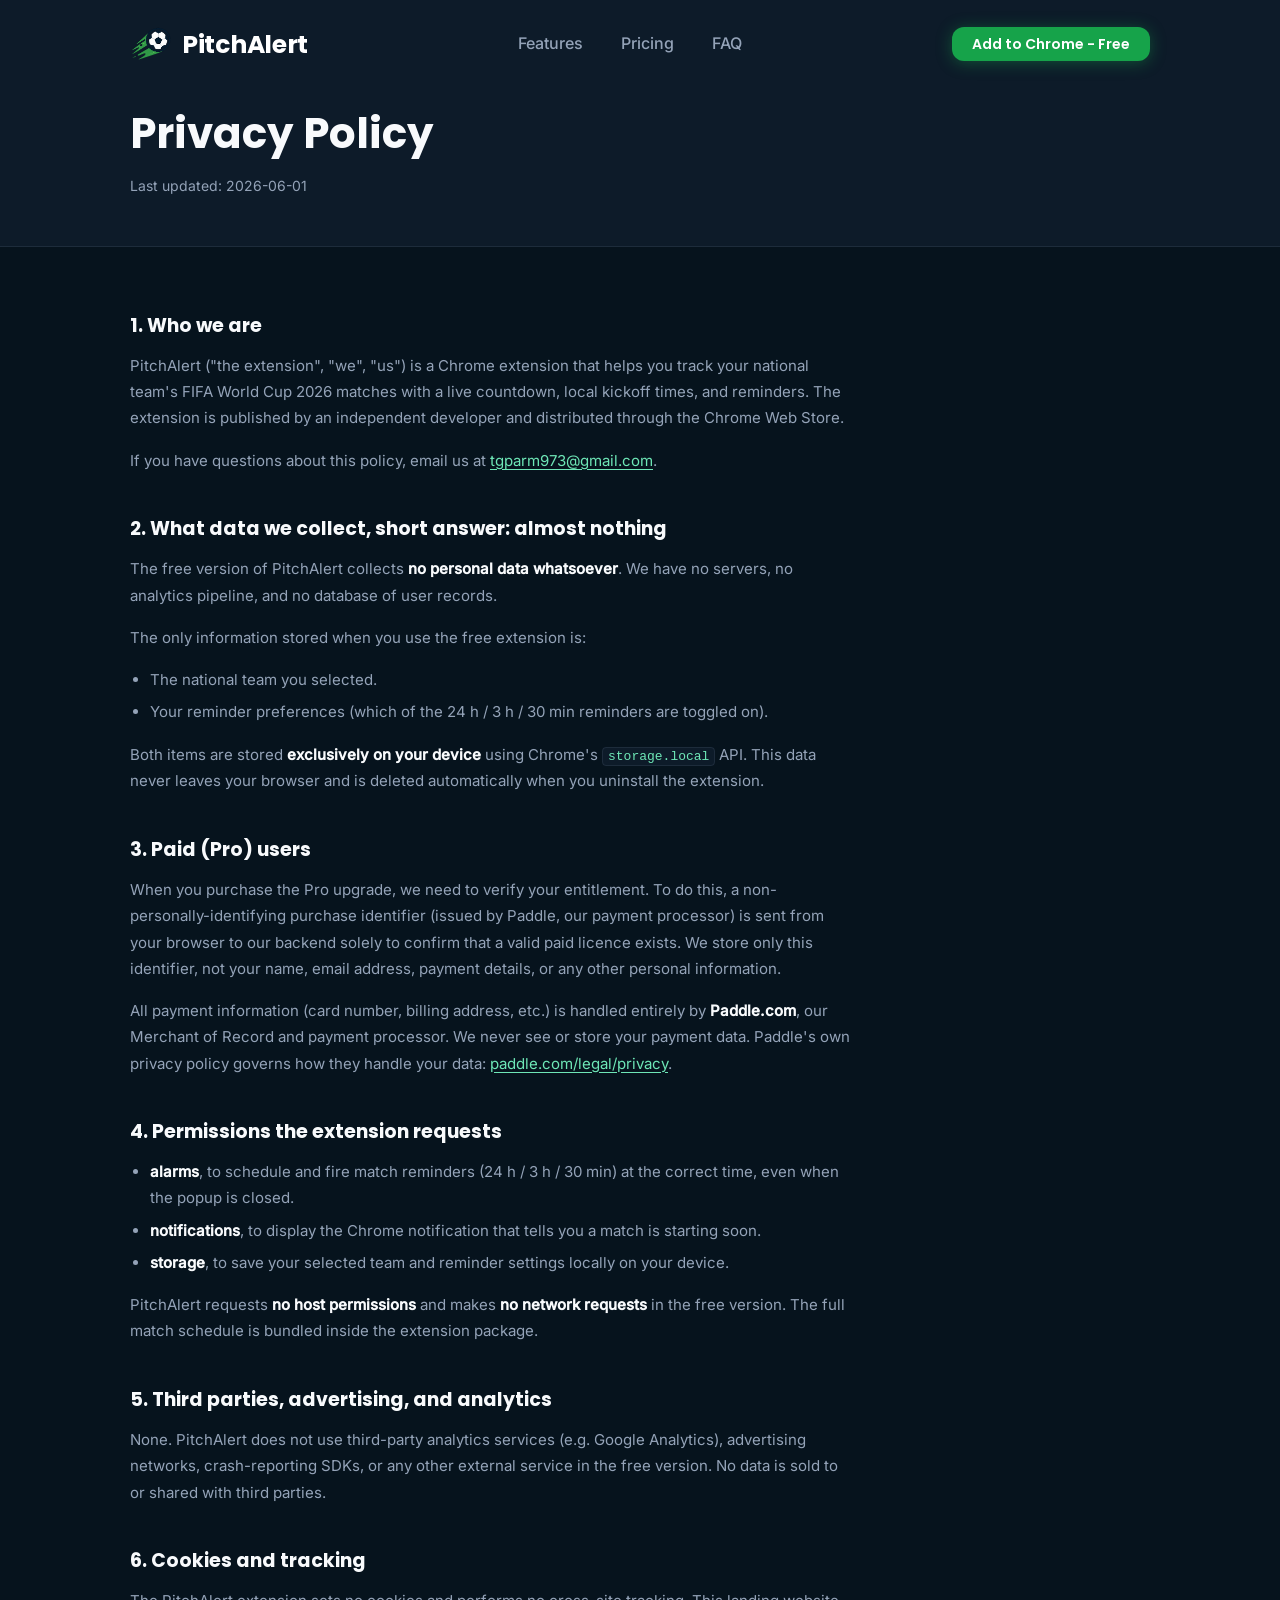
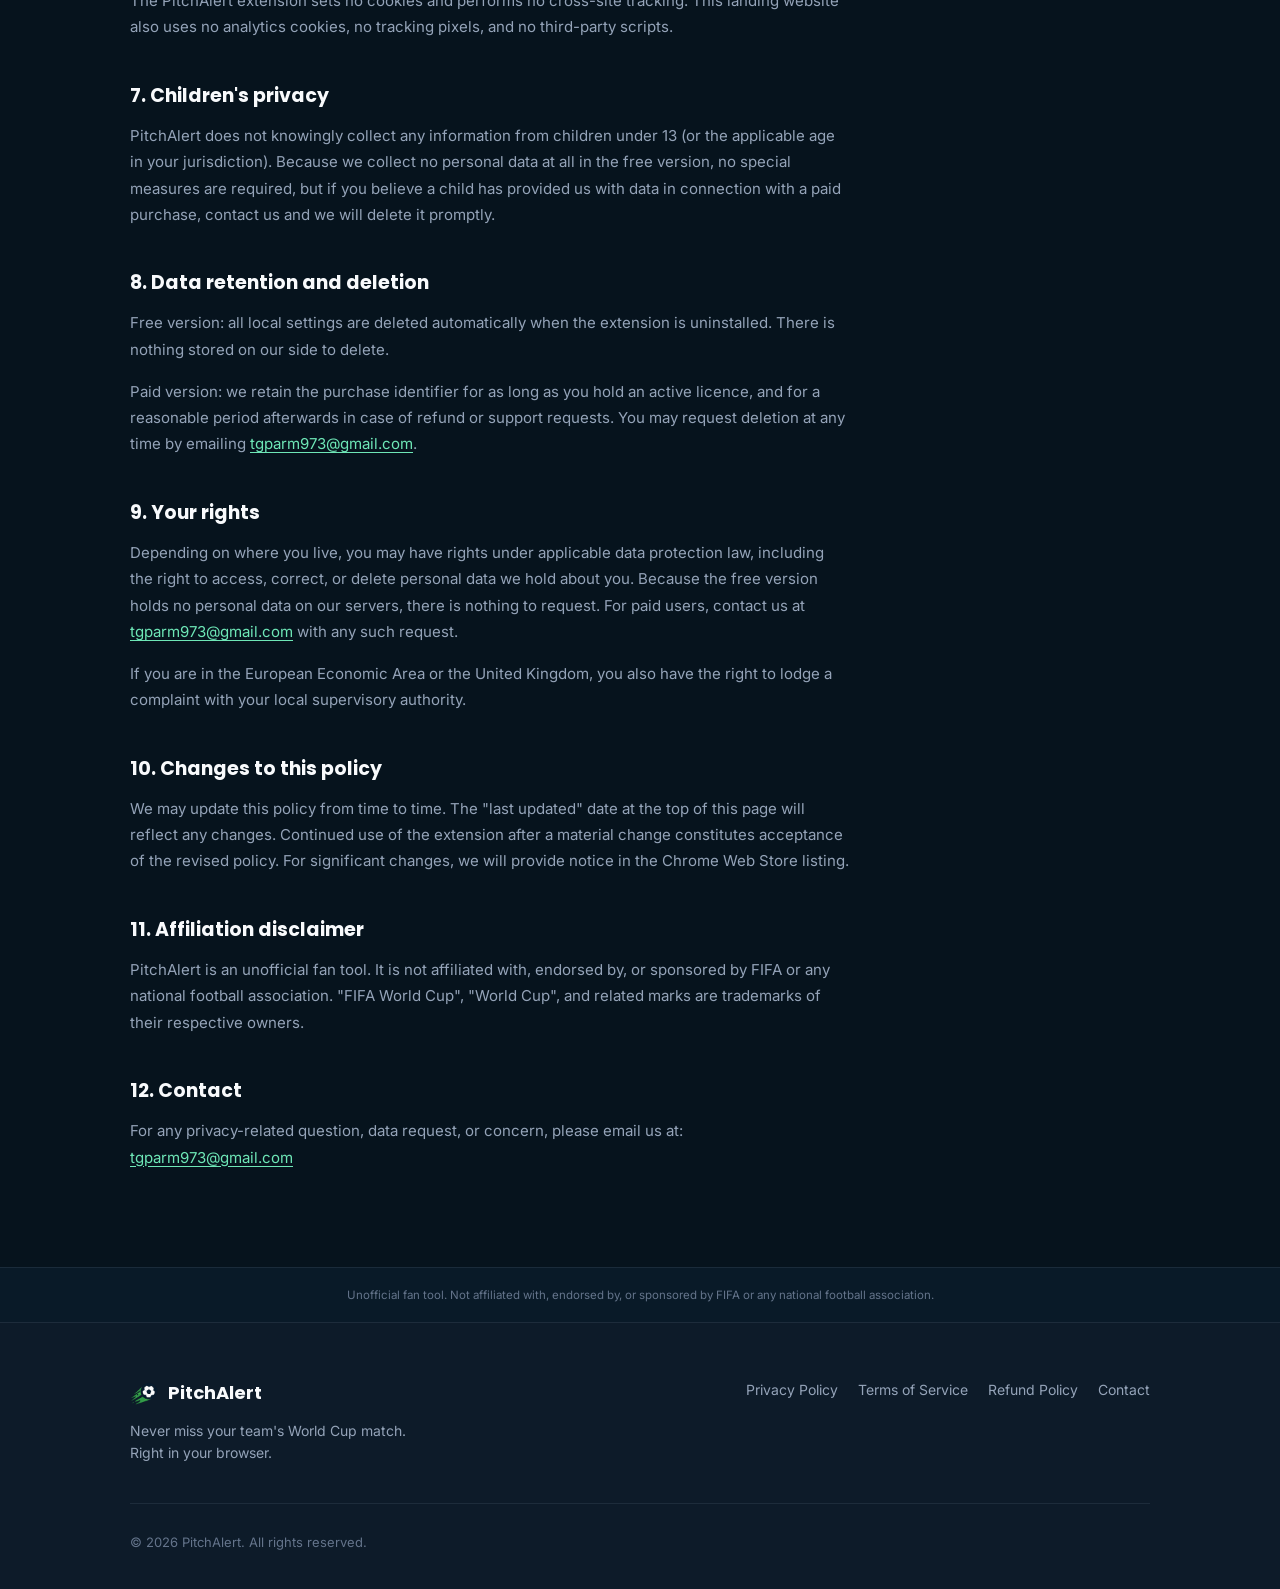
==== commit b2896c9c: "Landing redesign: navy palette, cinematic hero (parallax, no tilt), feature tile grid, bigger header" ====
--- a/privacy.html
+++ b/privacy.html
@@ -3,7 +3,7 @@
 <head>
   <meta charset="UTF-8">
   <meta name="viewport" content="width=device-width, initial-scale=1.0">
-  <title>Privacy Policy — PitchAlert</title>
+  <title>Privacy Policy | PitchAlert</title>
   <meta name="description" content="PitchAlert Privacy Policy. We collect no personal data. Your settings stay on your device.">
   <link rel="icon" type="image/png" href="assets/logo/mark.png">
   <link rel="stylesheet" href="assets/css/style.css">
@@ -13,14 +13,14 @@
   <header>
     <nav class="site-nav" aria-label="Main navigation">
       <div class="container nav-inner">
-        <a href="index.html" class="nav-brand" aria-label="PitchAlert home">
+        <a href="/" class="nav-brand" aria-label="PitchAlert home">
           <img src="assets/logo/mark.png" alt="" class="nav-brand-mark" width="32" height="32">
           <span class="nav-brand-name">PitchAlert</span>
         </a>
         <ul class="nav-links" role="list">
-          <li><a href="index.html#features">Features</a></li>
-          <li><a href="index.html#pricing">Pricing</a></li>
-          <li><a href="index.html#faq">FAQ</a></li>
+          <li><a href="/#features">Features</a></li>
+          <li><a href="/#pricing">Pricing</a></li>
+          <li><a href="/#faq">FAQ</a></li>
         </ul>
         <a
           href="https://chromewebstore.google.com/detail/bgmcmmhmpmnfkdcknpfgkmeljocdfhgc"
@@ -28,7 +28,7 @@
           rel="noopener noreferrer"
           target="_blank"
         >
-          Add to Chrome &mdash; Free
+          Add to Chrome - Free
         </a>
       </div>
     </nav>
@@ -55,7 +55,7 @@
             If you have questions about this policy, email us at <a href="mailto:tgparm973@gmail.com">tgparm973@gmail.com</a>.
           </p>
 
-          <h2>2. What data we collect — short answer: almost nothing</h2>
+          <h2>2. What data we collect, short answer: almost nothing</h2>
           <p>
             The free version of PitchAlert collects <strong>no personal data whatsoever</strong>. We have no servers, no analytics pipeline, and no database of user records.
           </p>
@@ -72,7 +72,7 @@
 
           <h2>3. Paid (Pro) users</h2>
           <p>
-            When you purchase the Pro upgrade, we need to verify your entitlement. To do this, a non-personally-identifying purchase identifier (issued by Paddle, our payment processor) is sent from your browser to our backend solely to confirm that a valid paid licence exists. We store only this identifier — not your name, email address, payment details, or any other personal information.
+            When you purchase the Pro upgrade, we need to verify your entitlement. To do this, a non-personally-identifying purchase identifier (issued by Paddle, our payment processor) is sent from your browser to our backend solely to confirm that a valid paid licence exists. We store only this identifier, not your name, email address, payment details, or any other personal information.
           </p>
           <p>
             All payment information (card number, billing address, etc.) is handled entirely by <strong>Paddle.com</strong>, our Merchant of Record and payment processor. We never see or store your payment data. Paddle's own privacy policy governs how they handle your data: <a href="https://www.paddle.com/legal/privacy" rel="noopener noreferrer" target="_blank">paddle.com/legal/privacy</a>.
@@ -80,9 +80,9 @@
 
           <h2>4. Permissions the extension requests</h2>
           <ul>
-            <li><strong>alarms</strong> — to schedule and fire match reminders (24 h / 3 h / 30 min) at the correct time, even when the popup is closed.</li>
-            <li><strong>notifications</strong> — to display the Chrome notification that tells you a match is starting soon.</li>
-            <li><strong>storage</strong> — to save your selected team and reminder settings locally on your device.</li>
+            <li><strong>alarms</strong>, to schedule and fire match reminders (24 h / 3 h / 30 min) at the correct time, even when the popup is closed.</li>
+            <li><strong>notifications</strong>, to display the Chrome notification that tells you a match is starting soon.</li>
+            <li><strong>storage</strong>, to save your selected team and reminder settings locally on your device.</li>
           </ul>
           <p>
             PitchAlert requests <strong>no host permissions</strong> and makes <strong>no network requests</strong> in the free version. The full match schedule is bundled inside the extension package.
@@ -100,7 +100,7 @@
 
           <h2>7. Children's privacy</h2>
           <p>
-            PitchAlert does not knowingly collect any information from children under 13 (or the applicable age in your jurisdiction). Because we collect no personal data at all in the free version, no special measures are required — but if you believe a child has provided us with data in connection with a paid purchase, contact us and we will delete it promptly.
+            PitchAlert does not knowingly collect any information from children under 13 (or the applicable age in your jurisdiction). Because we collect no personal data at all in the free version, no special measures are required, but if you believe a child has provided us with data in connection with a paid purchase, contact us and we will delete it promptly.
           </p>
 
           <h2>8. Data retention and deletion</h2>
@@ -113,7 +113,7 @@
 
           <h2>9. Your rights</h2>
           <p>
-            Depending on where you live, you may have rights under applicable data protection law — including the right to access, correct, or delete personal data we hold about you. Because the free version holds no personal data on our servers, there is nothing to request. For paid users, contact us at <a href="mailto:tgparm973@gmail.com">tgparm973@gmail.com</a> with any such request.
+            Depending on where you live, you may have rights under applicable data protection law, including the right to access, correct, or delete personal data we hold about you. Because the free version holds no personal data on our servers, there is nothing to request. For paid users, contact us at <a href="mailto:tgparm973@gmail.com">tgparm973@gmail.com</a> with any such request.
           </p>
           <p>
             If you are in the European Economic Area or the United Kingdom, you also have the right to lodge a complaint with your local supervisory authority.
--- a/assets/css/style.css
+++ b/assets/css/style.css
@@ -52,27 +52,27 @@
   --color-green-glow:   rgba(22, 163, 74, 0.35);
   --color-mint-accent:  #6EE7B7;
 
-  /* Dark backgrounds */
-  --color-bg:           #0A0F0D;
-  --color-bg-2:         #0D1512;
-  --color-surface:      #111A14;
-  --color-surface-2:    #162019;
-  --color-card:         #131D16;
-  --color-card-hover:   #192618;
-
-  /* Borders */
-  --color-border:       rgba(110, 231, 183, 0.10);
-  --color-border-mid:   rgba(110, 231, 183, 0.18);
+  /* Dark backgrounds (navy — per redesign brief) */
+  --color-bg:           #06131D;
+  --color-bg-2:         #091A28;
+  --color-surface:      #0D1B29;
+  --color-surface-2:    #122334;
+  --color-card:         #0D1B29;
+  --color-card-hover:   #122334;
+
+  /* Borders (subtle slate) */
+  --color-border:       rgba(148, 163, 184, 0.12);
+  --color-border-mid:   rgba(148, 163, 184, 0.20);
 
   /* Text */
-  --color-text:         #E8EEEA;
-  --color-text-muted:   #9DB0A6;
-  --color-text-dim:     #6B8070;
+  --color-text:         #F8FAFC;
+  --color-text-muted:   #94A3B8;
+  --color-text-dim:     #64748B;
 
   /* Legacy aliases kept for legal-page reuse */
-  --color-navy:         #0A0F0D;
-  --color-muted:        #9DB0A6;
-  --color-locked:       #6B8070;
+  --color-navy:         #06131D;
+  --color-muted:        #94A3B8;
+  --color-locked:       #64748B;
   --color-mint:         rgba(110, 231, 183, 0.08);
   --color-mint-deep:    rgba(110, 231, 183, 0.15);
 
@@ -106,7 +106,7 @@
   ---------------------------------------------------------------- */
   /* Real stadium photo + dark overlay for text legibility, fading into the page bg. */
   --stadium-bg:
-    linear-gradient(180deg, rgba(7, 11, 9, 0.55) 0%, rgba(7, 11, 9, 0.72) 55%, #0A0F0D 100%),
+    linear-gradient(180deg, rgba(6, 19, 29, 0.50) 0%, rgba(6, 19, 29, 0.70) 55%, #06131D 100%),
     url('../stadium.jpg') center/cover no-repeat;
 }
 
@@ -255,8 +255,8 @@
   display: flex;
   align-items: center;
   justify-content: space-between;
-  height: 68px;
-  gap: 24px;
+  height: 88px;
+  gap: 28px;
 }
 
 .nav-brand {
@@ -268,14 +268,14 @@
 }
 
 .nav-brand-mark {
-  width: 32px;
-  height: 32px;
+  width: 42px;
+  height: 42px;
   object-fit: contain;
 }
 
 .nav-brand-name {
   font-family: var(--font-heading);
-  font-size: 20px;
+  font-size: 25px;
   font-weight: 700;
   color: #ffffff;
   letter-spacing: -0.3px;
@@ -285,7 +285,7 @@
 .nav-links {
   display: none;
   align-items: center;
-  gap: 32px;
+  gap: 38px;
 }
 
 @media (min-width: 768px) {
@@ -293,7 +293,7 @@
 }
 
 .nav-links a {
-  font-size: 14px;
+  font-size: 16px;
   font-weight: 500;
   color: var(--color-text-muted);
   transition: color 0.14s;
@@ -340,26 +340,31 @@
   }
 }
 
-/* Eyebrow pill */
+/* Eyebrow — minimal Linear-style: short accent line + uppercase label (no badge) */
 .hero-eyebrow {
   display: inline-flex;
   align-items: center;
-  gap: 8px;
+  gap: 12px;
   font-size: 12px;
   font-weight: 600;
   text-transform: uppercase;
-  letter-spacing: 1.4px;
+  letter-spacing: 2px;
   color: var(--color-mint-accent);
-  background: rgba(110, 231, 183, 0.10);
-  border: 1px solid rgba(110, 231, 183, 0.30);
-  border-radius: 999px;
-  padding: 6px 16px;
   margin-bottom: 24px;
+}
+
+.hero-eyebrow::before {
+  content: "";
+  width: 26px;
+  height: 2px;
+  border-radius: 2px;
+  background: var(--color-mint-accent);
+  opacity: 0.65;
 }
 
 .hero-title {
   font-family: var(--font-heading);
-  font-size: clamp(34px, 5.5vw, 58px);
+  font-size: clamp(32px, 5vw, 54px);
   font-weight: 700;
   line-height: 1.08;
   letter-spacing: -0.5px;
@@ -371,6 +376,11 @@
 .hero-title em {
   font-style: normal;
   color: var(--color-mint-accent);
+}
+
+/* Keep "World Cup match" together on one line */
+.hero-title-hl {
+  white-space: nowrap;
 }
 
 .hero-sub {
@@ -381,36 +391,49 @@
   max-width: 480px;
 }
 
-/* 3 mini-feature pills under sub */
-.hero-mini-features {
+/* 3 hero features: icon + title + description (no pills) */
+.hero-feats {
   display: flex;
   flex-wrap: wrap;
-  gap: 10px;
+  gap: 26px 36px;
   margin-bottom: 36px;
 }
 
-.hero-mini-feat {
-  display: inline-flex;
-  align-items: center;
-  gap: 7px;
-  font-size: 13px;
-  font-weight: 500;
-  color: rgba(255, 255, 255, 0.80);
-  background: rgba(255, 255, 255, 0.07);
-  border: 1px solid rgba(255, 255, 255, 0.12);
-  border-radius: 999px;
-  padding: 6px 14px;
-}
-
-.hero-mini-feat svg {
-  width: 14px;
-  height: 14px;
+.hero-feat {
+  display: flex;
+  align-items: flex-start;
+  gap: 11px;
+}
+
+.hero-feat-icon svg {
+  width: 22px;
+  height: 22px;
   stroke: var(--color-mint-accent);
   fill: none;
   stroke-width: 2;
   stroke-linecap: round;
   stroke-linejoin: round;
   flex-shrink: 0;
+  margin-top: 1px;
+}
+
+.hero-feat-text {
+  display: flex;
+  flex-direction: column;
+  gap: 2px;
+}
+
+.hero-feat-title {
+  font-size: 14px;
+  font-weight: 600;
+  color: #ffffff;
+}
+
+.hero-feat-desc {
+  font-size: 13px;
+  line-height: 1.35;
+  color: var(--color-text-muted);
+  max-width: 150px;
 }
 
 .hero-actions {
@@ -442,27 +465,24 @@
   display: flex;
   justify-content: center;
   align-items: center;
-  perspective: 1000px;
 }
 
 .hero-screenshot-wrap {
-  transform: perspective(900px) rotateY(-10deg) rotateX(3deg);
-  transition: transform 0.5s ease;
-}
-
-.hero-screenshot-wrap:hover {
-  transform: perspective(900px) rotateY(-4deg) rotateX(1deg);
+  /* Parallax target — translateY is set by parallax.js on scroll. No tilt, no hover spin. */
+  will-change: transform;
 }
 
 .hero-screenshot {
   width: 100%;
-  max-width: 400px;
-  border-radius: var(--radius-xl);
-  box-shadow:
-    0 32px 80px rgba(0, 0, 0, 0.70),
-    0 0 0 1px rgba(110, 231, 183, 0.12),
-    0 0 60px rgba(22, 163, 74, 0.20);
+  max-width: 420px;
   display: block;
+  /* Layered drop-shadow follows the popup's alpha shape (no rectangular block):
+     contact + mid + deep ambient for a premium floating feel, plus a soft green glow. */
+  filter:
+    drop-shadow(0 2px 6px rgba(0, 0, 0, 0.40))
+    drop-shadow(0 22px 45px rgba(0, 0, 0, 0.55))
+    drop-shadow(0 50px 95px rgba(0, 0, 0, 0.45))
+    drop-shadow(0 0 70px rgba(22, 163, 74, 0.22));
 }
 
 /* -----------------------------------------------------------------------
@@ -522,61 +542,81 @@
    Feature rows (alternating image/text layout)
 ----------------------------------------------------------------------- */
 
-.features-rows {
-  display: flex;
-  flex-direction: column;
-  gap: 48px;
-}
-
-.feature-row {
+/* Compact 2x2 tile grid of feature cards */
+.features-grid {
   display: grid;
   grid-template-columns: 1fr;
-  gap: 36px;
-  align-items: center;
-  background: var(--color-card);
-  border: 1px solid var(--color-border);
-  border-radius: var(--radius-xl);
-  padding: 36px;
-  transition: border-color 0.2s, box-shadow 0.2s;
-}
-
-.feature-row:hover {
-  border-color: var(--color-border-mid);
-  box-shadow: var(--shadow-green);
-}
-
-@media (min-width: 768px) {
-  .feature-row {
-    grid-template-columns: 1fr 1fr;
-    gap: 56px;
-  }
-  /* Reverse: odd rows flip image to right */
-  .feature-row:nth-child(even) .feature-row-visual {
-    order: -1;
-  }
-}
-
-.feature-row-copy {
+  gap: 20px;
+}
+
+@media (min-width: 760px) {
+  .features-grid { grid-template-columns: 1fr 1fr; gap: 24px; }
+}
+
+.feature-card {
   display: flex;
   flex-direction: column;
   gap: 16px;
-}
-
-.feature-row-icon {
-  width: 48px;
-  height: 48px;
-  border-radius: 12px;
-  background: rgba(22, 163, 74, 0.12);
-  border: 1px solid rgba(22, 163, 74, 0.25);
+  background: linear-gradient(160deg, var(--color-surface) 0%, var(--color-bg-2) 100%);
+  border: 1px solid var(--color-border);
+  border-radius: var(--radius-lg);
+  padding: 20px;
+  transition: border-color 0.2s, transform 0.2s, box-shadow 0.2s;
+}
+
+.feature-card:hover {
+  border-color: var(--color-border-mid);
+  transform: translateY(-3px);
+  box-shadow: 0 18px 48px rgba(0, 0, 0, 0.45);
+}
+
+/* Rounded visual panel (consistent rounded edges like the mock cards) */
+.feature-card-visual {
+  height: 196px;
+  border-radius: var(--radius-md);
+  overflow: hidden;
+  display: flex;
+  align-items: center;
+  justify-content: center;
+  background:
+    radial-gradient(120% 110% at 50% 0%, rgba(22, 163, 74, 0.14) 0%, transparent 62%),
+    #0A1726;
+}
+
+/* Popup screenshots: rounded, peeking from the top of the panel */
+.feature-card-visual img {
+  width: 80%;
+  max-width: 240px;
+  align-self: flex-start;
+  margin-top: 22px;
+  border-radius: 14px;
+  box-shadow: 0 16px 40px rgba(0, 0, 0, 0.50);
+}
+
+/* Mock visuals (toolbar / notification) sit centered */
+.feature-card-visual--mock img { all: unset; }
+
+.feature-card-head {
+  display: flex;
+  align-items: center;
+  gap: 12px;
+}
+
+.feature-card-icon {
+  width: 40px;
+  height: 40px;
+  border-radius: 11px;
+  background: linear-gradient(150deg, rgba(22, 163, 74, 0.22), rgba(22, 163, 74, 0.08));
+  border: 1px solid rgba(110, 231, 183, 0.28);
   display: flex;
   align-items: center;
   justify-content: center;
   flex-shrink: 0;
 }
 
-.feature-row-icon svg {
-  width: 24px;
-  height: 24px;
+.feature-card-icon svg {
+  width: 21px;
+  height: 21px;
   stroke: var(--color-mint-accent);
   fill: none;
   stroke-width: 2;
@@ -584,32 +624,18 @@
   stroke-linejoin: round;
 }
 
-.feature-row-title {
+.feature-card-title {
   font-family: var(--font-heading);
-  font-size: 20px;
+  font-size: 19px;
   font-weight: 700;
   color: var(--color-text);
   line-height: 1.2;
 }
 
-.feature-row-desc {
-  font-size: 15px;
+.feature-card-desc {
+  font-size: 14.5px;
   color: var(--color-text-muted);
-  line-height: 1.7;
-}
-
-.feature-row-visual {
-  display: flex;
-  align-items: center;
-  justify-content: center;
-}
-
-.feature-row-visual img {
-  border-radius: var(--radius-lg);
-  box-shadow: var(--shadow-md);
-  border: 1px solid var(--color-border);
-  width: 100%;
-  max-width: 360px;
+  line-height: 1.6;
 }
 
 /* -----------------------------------------------------------------------
@@ -1170,26 +1196,28 @@
 .cws-badge {
   display: inline-flex;
   align-items: center;
-  gap: 10px;
-  background: #1F1F1F;
-  border: 1px solid rgba(255, 255, 255, 0.15);
-  border-radius: 8px;
-  padding: 10px 18px;
+  gap: 13px;
+  background: linear-gradient(150deg, #1B1E24 0%, #11141A 100%);
+  border: 1px solid rgba(255, 255, 255, 0.14);
+  border-radius: 14px;
+  padding: 13px 24px;
   text-decoration: none;
-  transition: border-color 0.18s, background 0.18s;
-  margin-top: 4px;
-  max-width: 260px;
+  box-shadow: 0 6px 22px rgba(0, 0, 0, 0.38);
+  transition: transform 0.18s, border-color 0.18s, box-shadow 0.18s;
+  margin-top: 12px;
 }
 
 .cws-badge:hover {
-  border-color: rgba(255, 255, 255, 0.30);
-  background: #282828;
+  transform: translateY(-2px);
+  border-color: rgba(110, 231, 183, 0.40);
+  box-shadow: 0 12px 32px rgba(0, 0, 0, 0.45), 0 0 26px rgba(22, 163, 74, 0.20);
 }
 
 .cws-badge-chrome-icon {
-  width: 24px;
-  height: 24px;
+  width: 26px;
+  height: 26px;
   flex-shrink: 0;
+  color: var(--color-mint-accent);
 }
 
 .cws-badge-text {
@@ -1235,41 +1263,12 @@
 }
 
 .footer-links a {
-  font-size: 13px;
+  font-size: 14px;
   color: var(--color-text-muted);
   text-decoration: none;
   transition: color 0.14s;
 }
 .footer-links a:hover { color: var(--color-mint-accent); }
-
-.footer-social {
-  display: flex;
-  gap: 12px;
-  align-items: center;
-}
-
-.footer-social-link {
-  width: 36px;
-  height: 36px;
-  border-radius: 8px;
-  background: var(--color-card);
-  border: 1px solid var(--color-border);
-  display: flex;
-  align-items: center;
-  justify-content: center;
-  transition: border-color 0.18s, background 0.18s;
-}
-
-.footer-social-link:hover {
-  border-color: var(--color-border-mid);
-  background: var(--color-card-hover);
-}
-
-.footer-social-link svg {
-  width: 16px;
-  height: 16px;
-  fill: var(--color-text-muted);
-}
 
 .footer-bottom {
   display: flex;
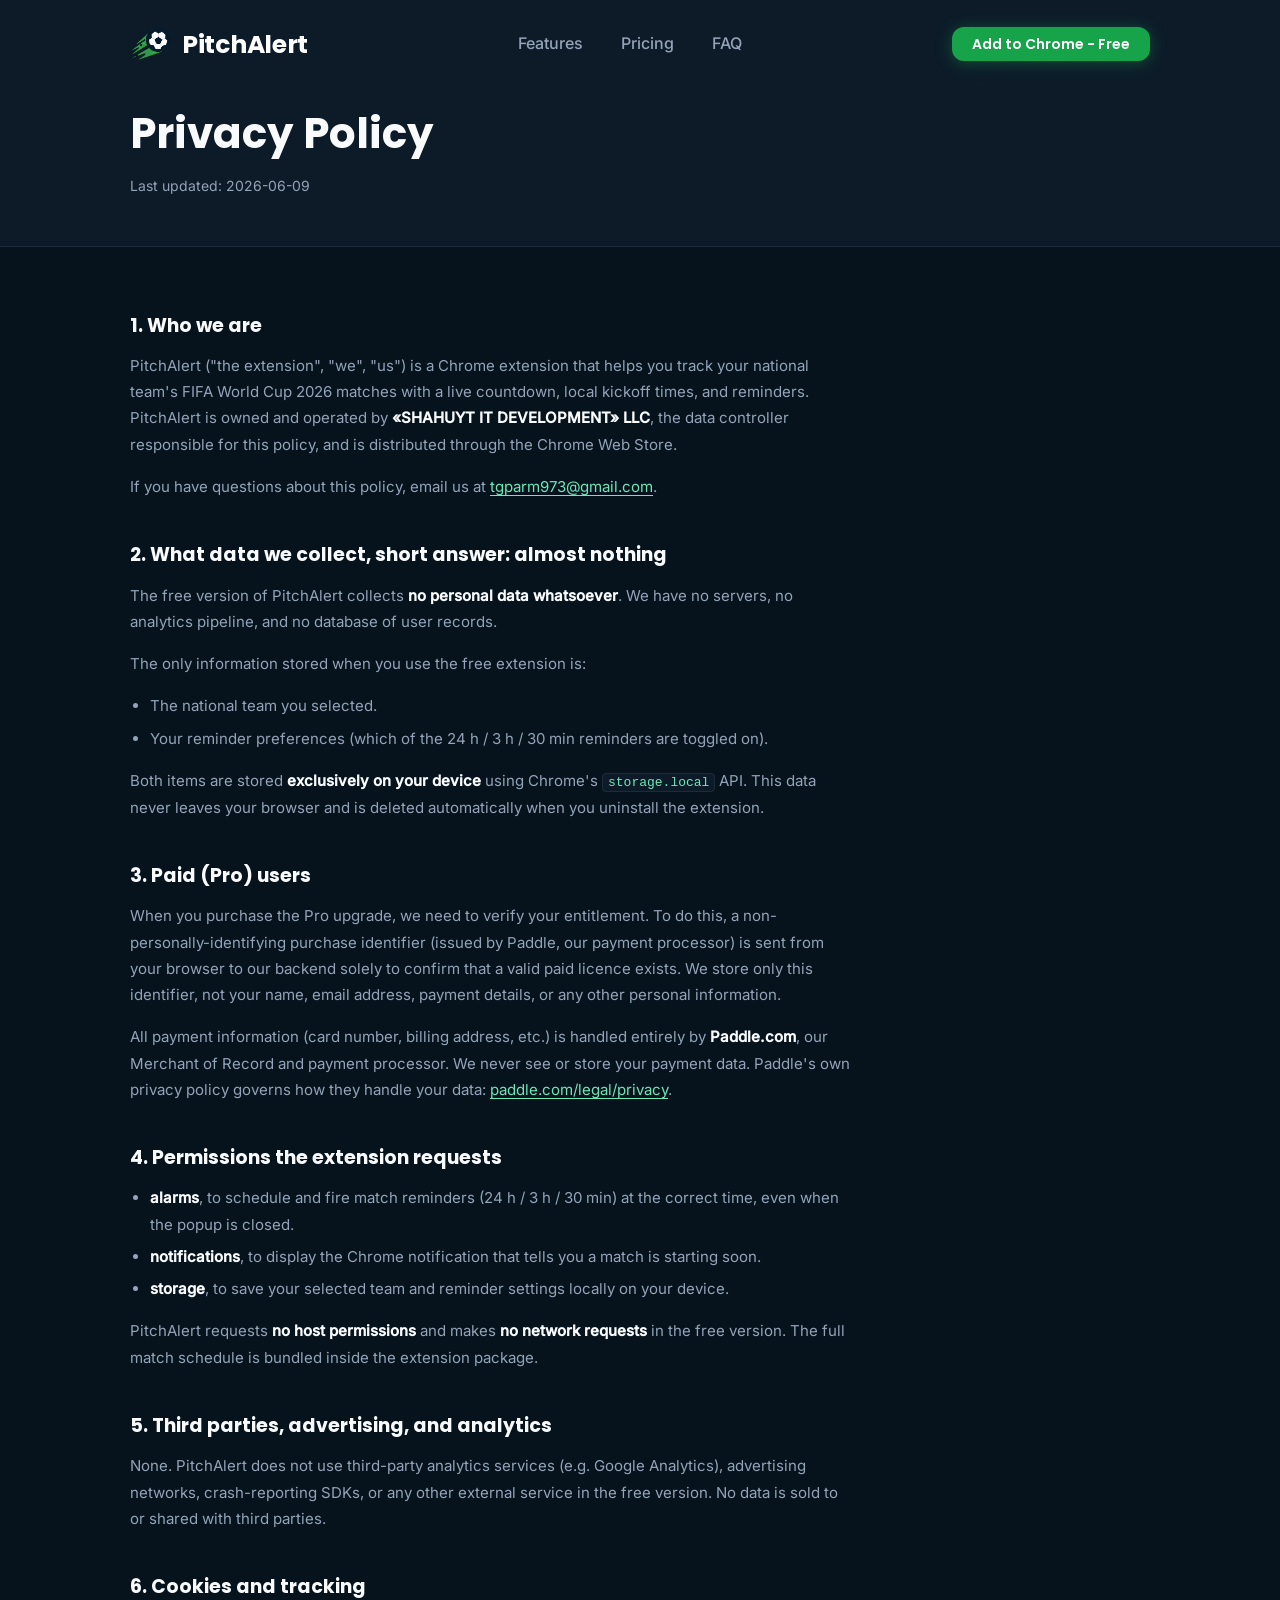
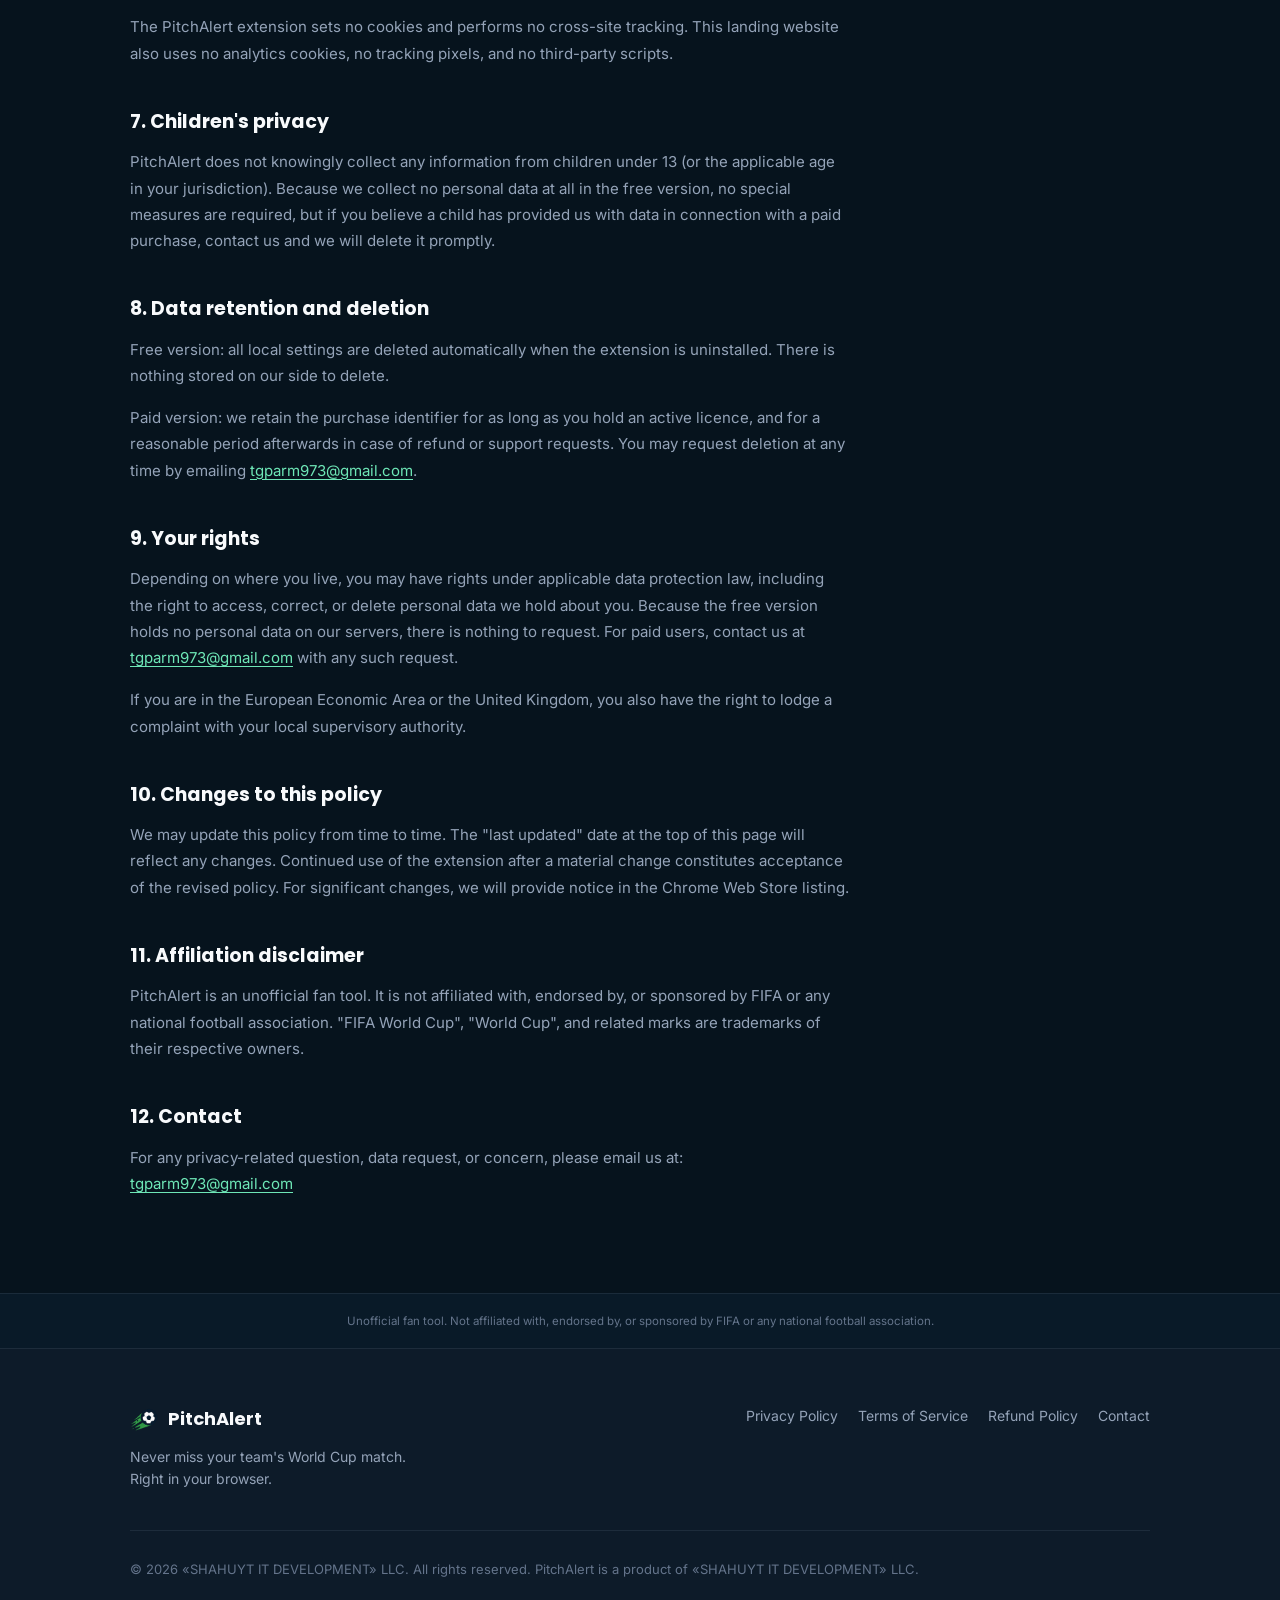
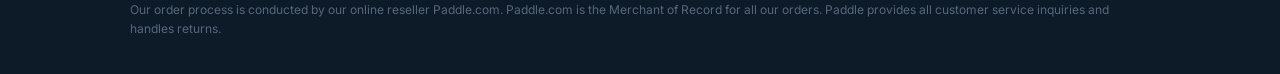
==== commit 1548ba36: "Legal: name SHAHUYT IT DEVELOPMENT LLC as seller, add Paddle MoR disclosure, Armenia governing law, " ====
--- a/privacy.html
+++ b/privacy.html
@@ -23,7 +23,7 @@
           <li><a href="/#faq">FAQ</a></li>
         </ul>
         <a
-          href="https://chromewebstore.google.com/detail/bgmcmmhmpmnfkdcknpfgkmeljocdfhgc"
+          href="https://chromewebstore.google.com/detail/pitchalert/bgmcmmhmpmnfkdcknpfgkmeljocdfhgc"
           class="btn btn-primary btn-sm nav-cta"
           rel="noopener noreferrer"
           target="_blank"
@@ -39,7 +39,7 @@
     <div class="legal-hero">
       <div class="container">
         <h1>Privacy Policy</h1>
-        <p class="legal-updated">Last updated: 2026-06-01</p>
+        <p class="legal-updated">Last updated: 2026-06-09</p>
       </div>
     </div>
 
@@ -49,7 +49,7 @@
 
           <h2>1. Who we are</h2>
           <p>
-            PitchAlert ("the extension", "we", "us") is a Chrome extension that helps you track your national team's FIFA World Cup 2026 matches with a live countdown, local kickoff times, and reminders. The extension is published by an independent developer and distributed through the Chrome Web Store.
+            PitchAlert ("the extension", "we", "us") is a Chrome extension that helps you track your national team's FIFA World Cup 2026 matches with a live countdown, local kickoff times, and reminders. PitchAlert is owned and operated by <strong>«SHAHUYT IT DEVELOPMENT» LLC</strong>, the data controller responsible for this policy, and is distributed through the Chrome Web Store.
           </p>
           <p>
             If you have questions about this policy, email us at <a href="mailto:tgparm973@gmail.com">tgparm973@gmail.com</a>.
@@ -167,7 +167,8 @@
         </div>
       </div>
       <div class="footer-bottom">
-        <p class="footer-copy">&copy; 2026 PitchAlert. All rights reserved.</p>
+        <p class="footer-copy">&copy; 2026 «SHAHUYT IT DEVELOPMENT» LLC. All rights reserved. PitchAlert is a product of «SHAHUYT IT DEVELOPMENT» LLC.</p>
+        <p class="footer-mor">Our order process is conducted by our online reseller Paddle.com. Paddle.com is the Merchant of Record for all our orders. Paddle provides all customer service inquiries and handles returns.</p>
       </div>
     </div>
   </footer>
--- a/assets/css/style.css
+++ b/assets/css/style.css
@@ -1283,6 +1283,15 @@
   color: var(--color-text-dim);
 }
 
+.footer-mor {
+  flex-basis: 100%;
+  margin: 10px 0 0;
+  font-size: 12px;
+  line-height: 1.55;
+  color: var(--color-text-dim);
+  opacity: 0.85;
+}
+
 /* -----------------------------------------------------------------------
    Disclaimer
 ----------------------------------------------------------------------- */
